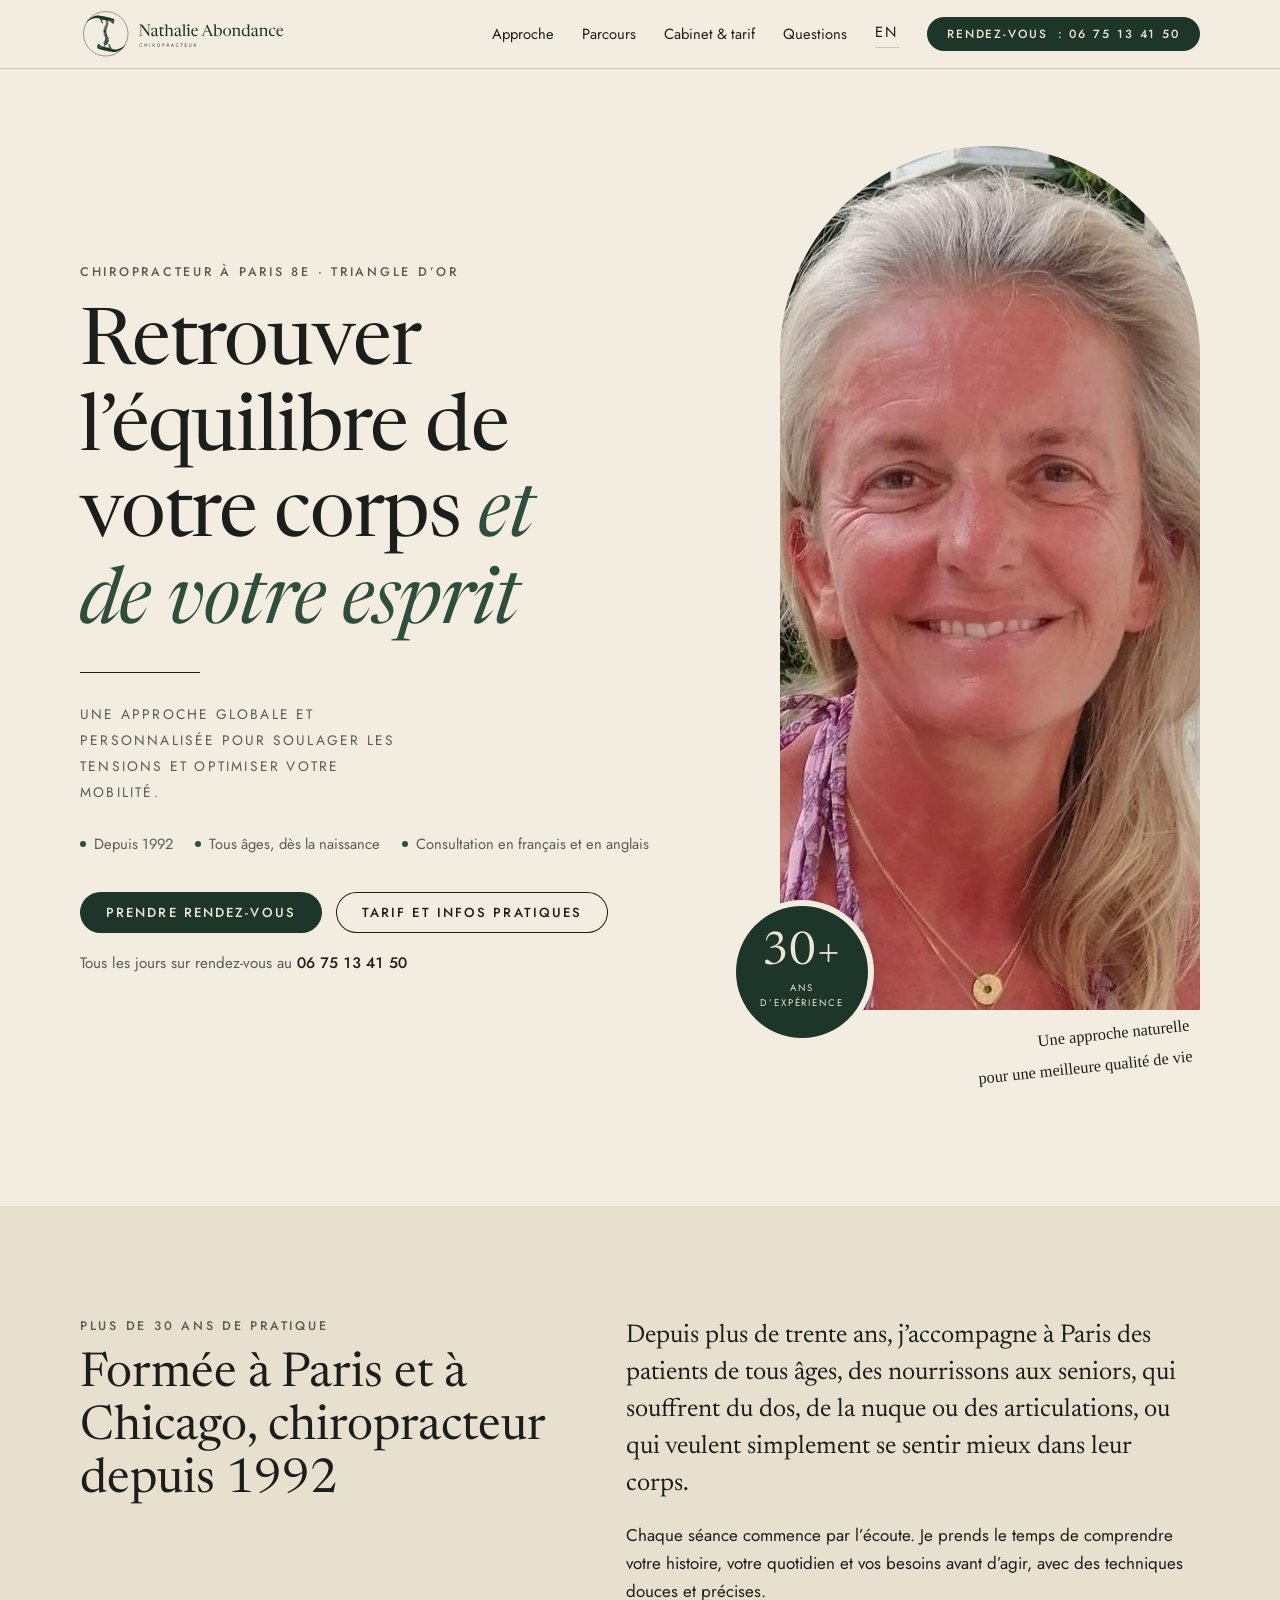
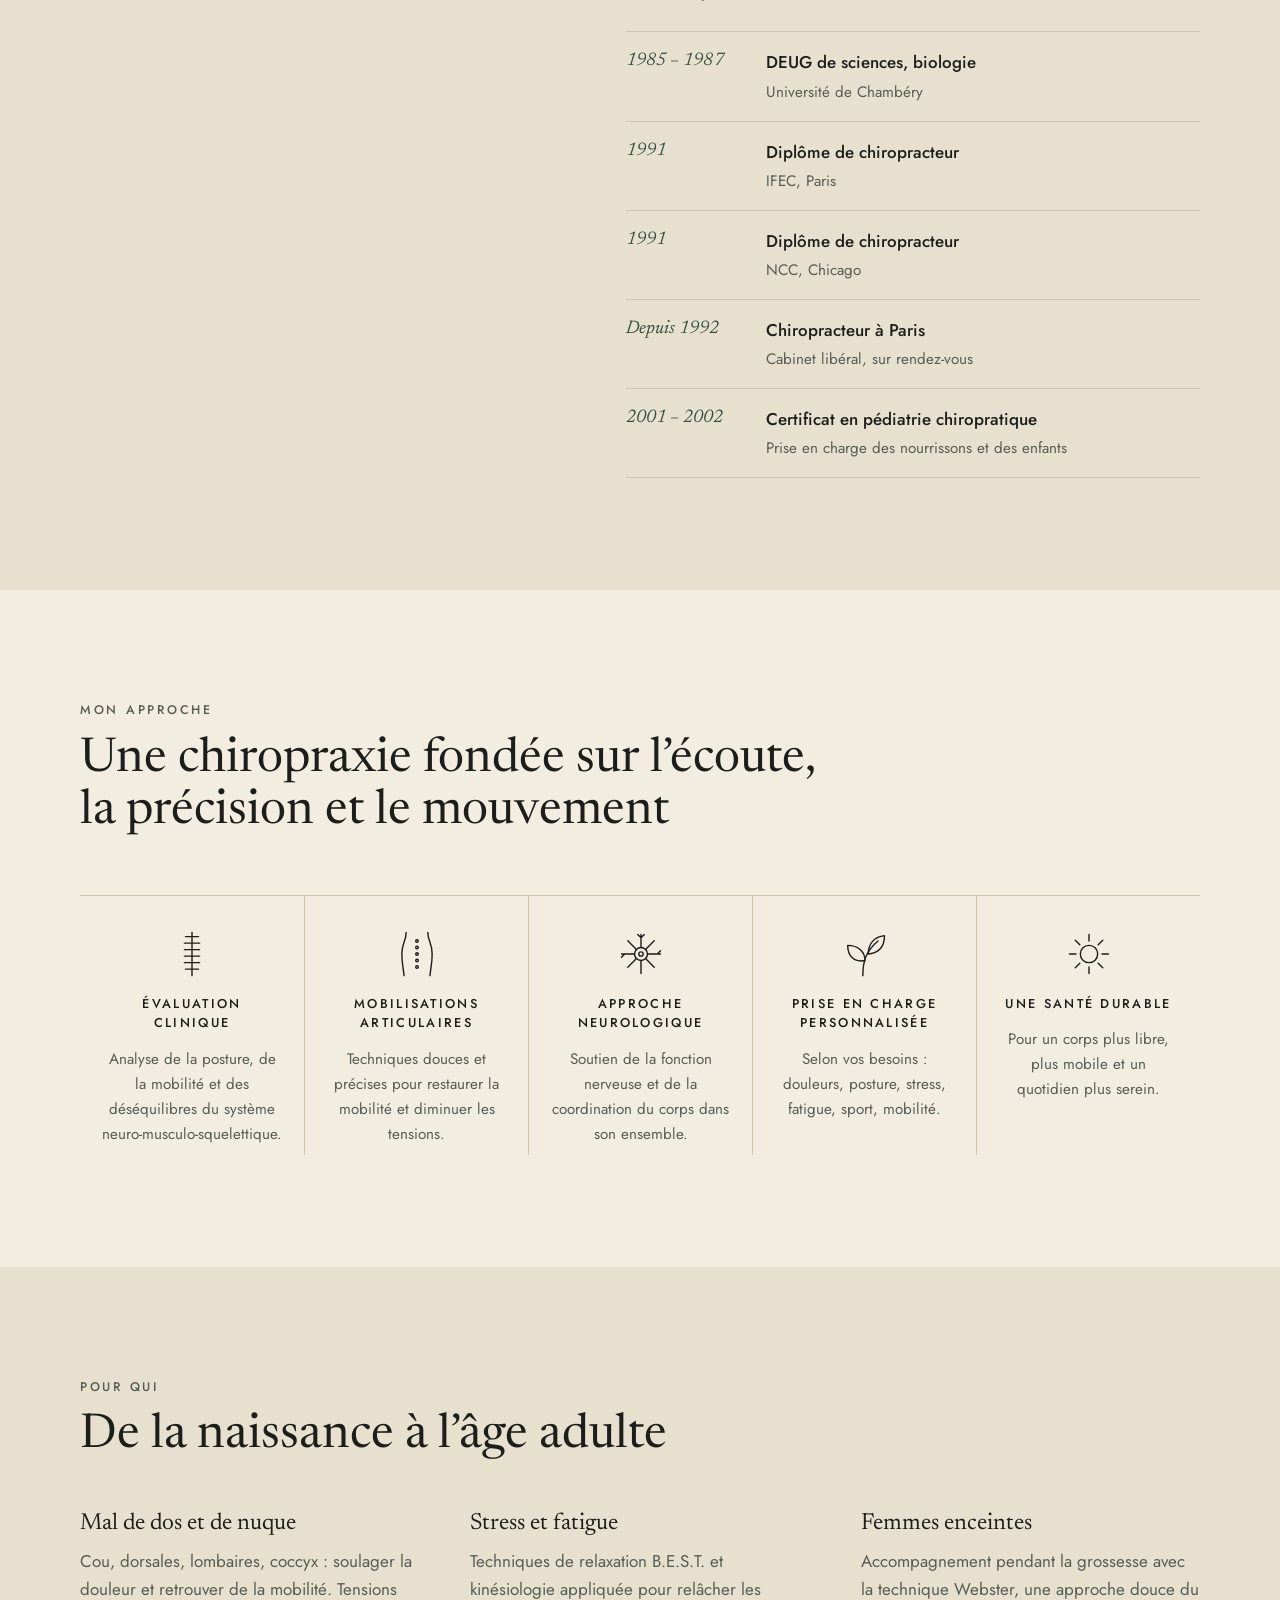
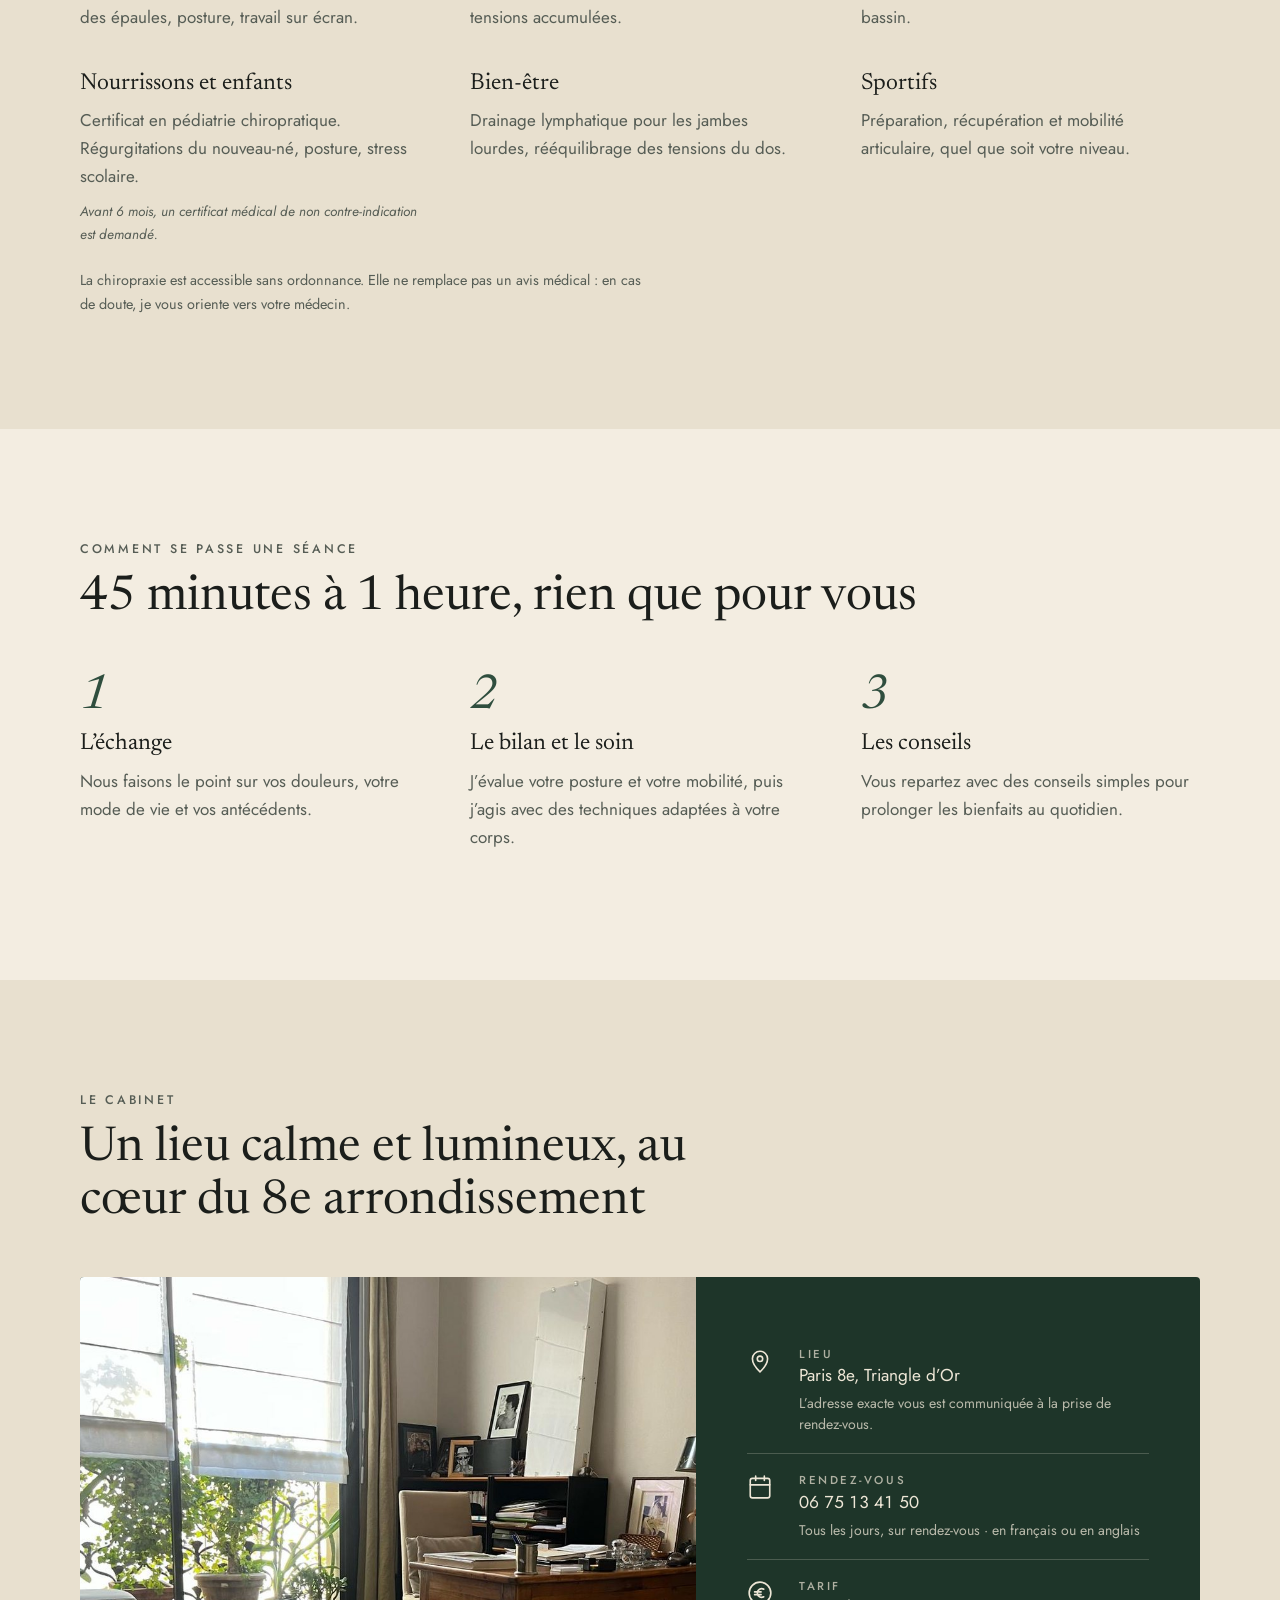
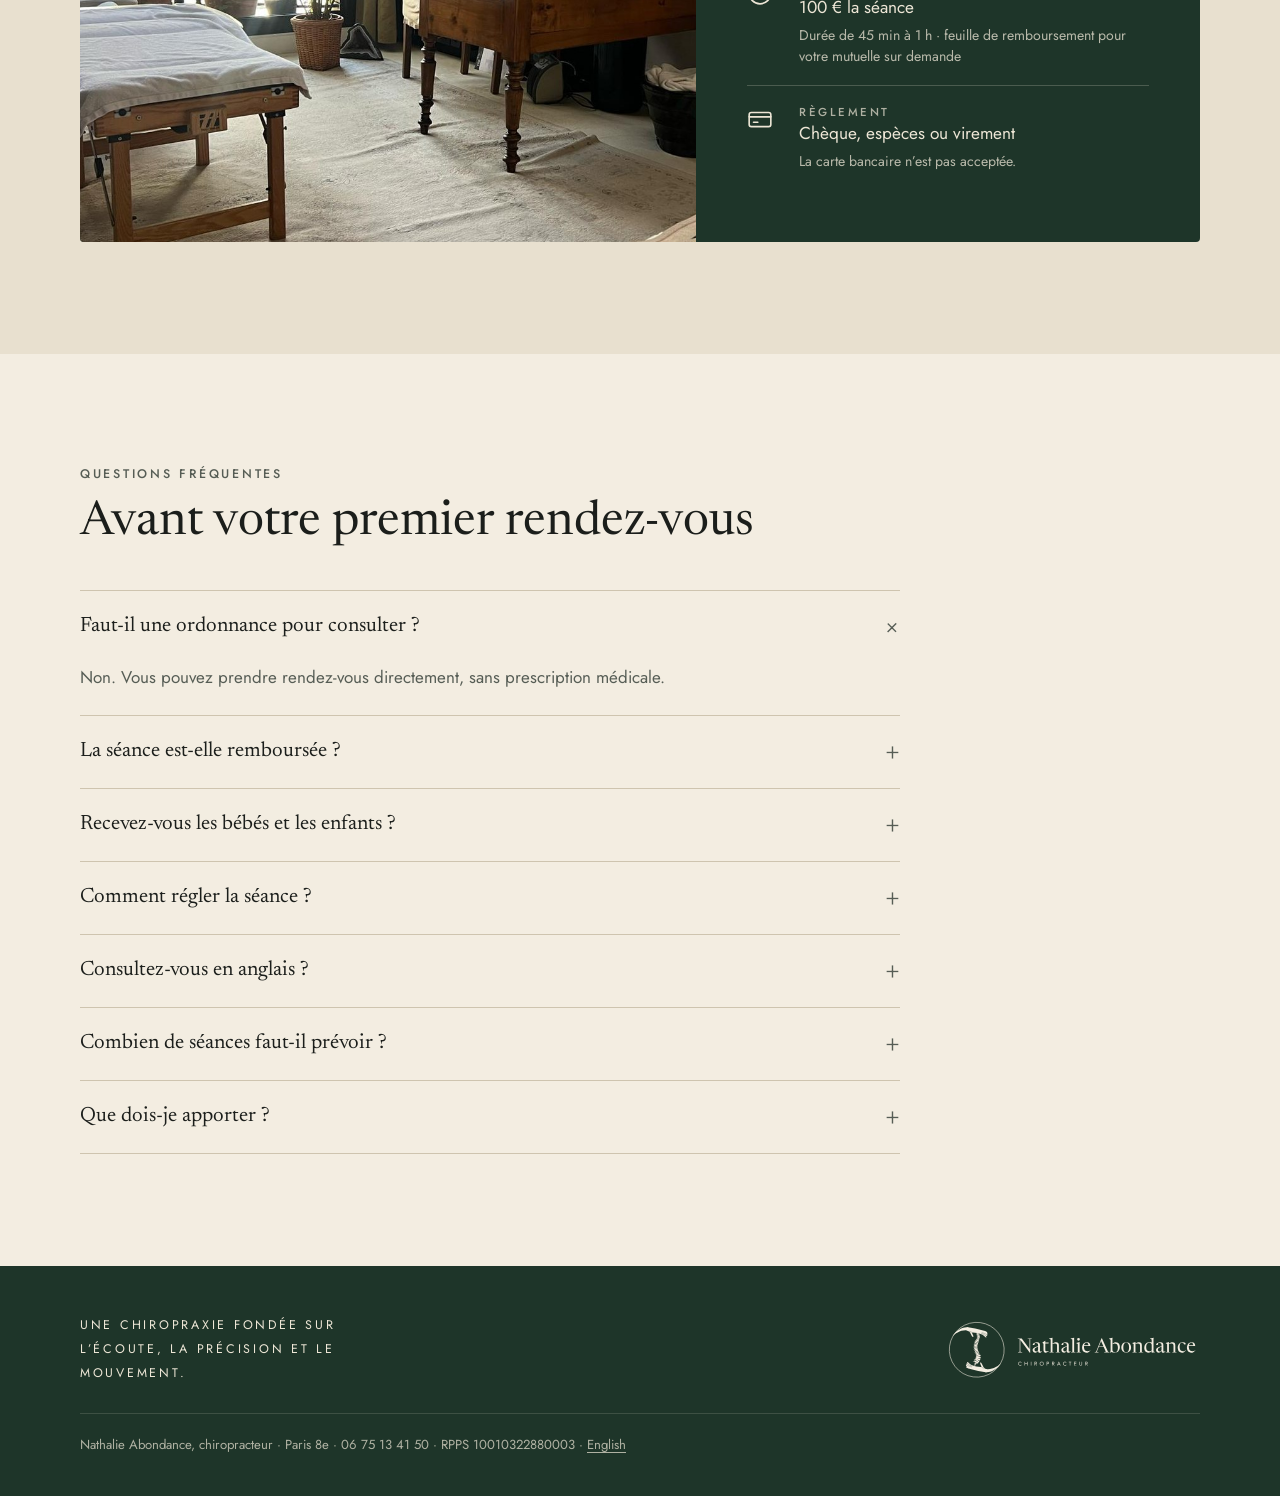
==== index.html @ 0d1b5d52 "Site vitrine de Nathalie Abondance, chiropracteur Version FR et EN, logo, favicon, données structuré" ====
<!doctype html>
<html lang="fr">
<head>
<meta charset="utf-8">
<meta name="viewport" content="width=device-width, initial-scale=1, viewport-fit=cover">
<title>Nathalie Abondance, chiropracteur à Paris 8e</title>
<meta name="description" content="Nathalie Abondance, chiropracteur à Paris 8e (Triangle d'Or) depuis 1992. Dos, nuque, stress, grossesse, nourrissons et enfants. Consultation en français et en anglais. 100 € la séance, sur rendez-vous tous les jours.">
<link rel="canonical" href="https://nabondance-chiro.fr/">
<link rel="alternate" hreflang="fr" href="https://nabondance-chiro.fr/">
<link rel="alternate" hreflang="en" href="https://nabondance-chiro.fr/en.html">
<link rel="alternate" hreflang="x-default" href="https://nabondance-chiro.fr/">
<meta property="og:type" content="website">
<meta property="og:locale" content="fr_FR">
<meta property="og:title" content="Nathalie Abondance, chiropracteur à Paris 8e">
<meta property="og:description" content="Plus de 30 ans d'expérience. Une approche globale et personnalisée, de la naissance à l'âge adulte. Consultation en français et en anglais. Paris 8e, Triangle d'Or.">
<meta property="og:image" content="https://nabondance-chiro.fr/images/portrait.jpg">
<meta name="theme-color" content="#F3EDE1">
<link rel="preconnect" href="https://fonts.googleapis.com">
<link rel="preconnect" href="https://fonts.gstatic.com" crossorigin>
<link rel="stylesheet" href="https://fonts.googleapis.com/css2?family=Newsreader:ital,opsz,wght@0,6..72,400;0,6..72,500;1,6..72,400&family=Jost:wght@400;500&family=Homemade+Apple&display=swap">
<link rel="icon" href="logo/favicon.svg" type="image/svg+xml">
<link rel="icon" href="logo/favicon-32.png" sizes="32x32" type="image/png">
<link rel="apple-touch-icon" href="logo/apple-touch-icon.png">
<link rel="stylesheet" href="styles.css">
<script type="application/ld+json">
{
  "@context": "https://schema.org",
  "@type": "MedicalBusiness",
  "name": "Nathalie Abondance, chiropracteur",
  "description": "Cabinet de chiropraxie à Paris 8e, Triangle d'Or. Depuis 1992. Adultes, femmes enceintes, nourrissons et enfants. Consultation en français et en anglais.",
  "url": "https://nabondance-chiro.fr/",
  "image": "https://nabondance-chiro.fr/images/portrait.jpg",
  "logo": "https://nabondance-chiro.fr/logo/logo.svg",
  "telephone": "+33675134150",
  "priceRange": "100 €",
  "currenciesAccepted": "EUR",
  "paymentAccepted": "Chèque, espèces, virement bancaire",
  "availableLanguage": ["fr", "en"],
  "address": {
    "@type": "PostalAddress",
    "postalCode": "75008",
    "addressLocality": "Paris",
    "addressRegion": "Île-de-France",
    "addressCountry": "FR"
  },
  "areaServed": "Paris",
  "founder": {
    "@type": "Person",
    "name": "Nathalie Abondance",
    "jobTitle": "Chiropracteur",
    "knowsLanguage": ["fr", "en"],
    "alumniOf": [
      {"@type": "EducationalOrganization", "name": "IFEC, Institut Franco-Européen de Chiropraxie, Paris"},
      {"@type": "EducationalOrganization", "name": "NCC, Chicago"}
    ]
  },
  "makesOffer": {
    "@type": "Offer",
    "name": "Séance de chiropraxie (45 min à 1 h)",
    "price": "100",
    "priceCurrency": "EUR"
  }
}
</script>
<script type="application/ld+json">
{
  "@context": "https://schema.org",
  "@type": "FAQPage",
  "mainEntity": [
    {"@type": "Question", "name": "Faut-il une ordonnance pour consulter un chiropracteur ?",
     "acceptedAnswer": {"@type": "Answer", "text": "Non. Vous pouvez prendre rendez-vous directement, sans prescription médicale."}},
    {"@type": "Question", "name": "La séance de chiropraxie est-elle remboursée ?",
     "acceptedAnswer": {"@type": "Answer", "text": "La chiropraxie n'est pas prise en charge par l'Assurance maladie, mais de nombreuses mutuelles remboursent tout ou partie des séances. Une feuille de remboursement vous est remise sur demande."}},
    {"@type": "Question", "name": "Combien coûte une séance et comment la régler ?",
     "acceptedAnswer": {"@type": "Answer", "text": "100 € la séance, d'une durée de 45 minutes à 1 heure. Règlement par chèque, en espèces ou par virement."}},
    {"@type": "Question", "name": "Recevez-vous les bébés et les enfants ?",
     "acceptedAnswer": {"@type": "Answer", "text": "Oui, je reçois les patients de tous âges et je suis titulaire d'un certificat en pédiatrie chiropratique. Pour un nourrisson de moins de 6 mois, la loi demande un certificat médical de non contre-indication."}},
    {"@type": "Question", "name": "Consultez-vous en anglais ?",
     "acceptedAnswer": {"@type": "Answer", "text": "Oui, les consultations se font en français ou en anglais."}}
  ]
}
</script>
</head>
<body>

<header class="entete">
  <div class="cadre">
    <a class="marque" href="#accueil"><img src="logo/logo.svg" alt="Nathalie Abondance, chiropracteur" width="622" height="156"></a>
    <nav class="nav" aria-label="Navigation principale">
      <a href="#approche">Approche</a>
      <a href="#parcours">Parcours</a>
      <a href="#cabinet">Cabinet &amp; tarif</a>
      <a href="#questions">Questions</a>
      <a class="langue" href="en.html" hreflang="en" lang="en">EN</a>
      <a class="bouton" href="tel:+33675134150">Rendez-vous<span> : 06 75 13 41 50</span></a>
    </nav>
  </div>
</header>

<main>
  <section class="bande accroche" id="accueil">
    <div class="cadre">
      <div>
        <p class="etiquette">Chiropracteur à Paris 8e · Triangle d’Or</p>
        <h1>Retrouver l’équilibre de votre corps <em>et de votre esprit</em></h1>
        <hr class="filet-court">
        <p class="sous-titre">Une approche globale et personnalisée pour soulager les tensions et optimiser votre mobilité.</p>
        <ul class="infos-cles">
          <li>Depuis 1992</li>
          <li>Tous âges, dès la naissance</li>
          <li>Consultation en français et en anglais</li>
        </ul>
        <div class="actions">
          <a class="bouton" href="tel:+33675134150">Prendre rendez-vous</a>
          <a class="bouton bouton--clair" href="#cabinet">Tarif et infos pratiques</a>
        </div>
        <p class="tel-visible">Tous les jours sur rendez-vous au <strong>06 75 13 41 50</strong></p>
      </div>
      <figure class="portrait" style="margin:0">
        <img src="images/portrait.jpg" alt="Portrait de Nathalie Abondance, chiropracteur à Paris" width="660" height="864">
        <div class="sceau" aria-label="Plus de 30 ans d'expérience"><b>30+</b><span>ans<br>d’expérience</span></div>
        <figcaption class="mot-main">Une approche naturelle<br>pour une meilleure qualité de vie</figcaption>
      </figure>
    </div>
  </section>

  <section class="bande bande--sable experience" id="parcours" aria-labelledby="titre-experience">
    <div class="cadre">
      <div>
        <p class="etiquette">Plus de 30 ans de pratique</p>
        <h2 class="titre-section" id="titre-experience">Formée à Paris et à Chicago, chiropracteur depuis 1992</h2>
      </div>
      <div class="texte">
        <p>Depuis plus de trente ans, j’accompagne à Paris des patients de tous âges, des nourrissons aux seniors, qui souffrent du dos, de la nuque ou des articulations, ou qui veulent simplement se sentir mieux dans leur corps.</p>
        <p>Chaque séance commence par l’écoute. Je prends le temps de comprendre votre histoire, votre quotidien et vos besoins avant d’agir, avec des techniques douces et précises.</p>
        <ol class="parcours">
          <li><time>1985 – 1987</time><div><b>DEUG de sciences, biologie</b><span>Université de Chambéry</span></div></li>
          <li><time>1991</time><div><b>Diplôme de chiropracteur</b><span>IFEC, Paris</span></div></li>
          <li><time>1991</time><div><b>Diplôme de chiropracteur</b><span>NCC, Chicago</span></div></li>
          <li><time>Depuis 1992</time><div><b>Chiropracteur à Paris</b><span>Cabinet libéral, sur rendez-vous</span></div></li>
          <li><time>2001 – 2002</time><div><b>Certificat en pédiatrie chiropratique</b><span>Prise en charge des nourrissons et des enfants</span></div></li>
        </ol>
      </div>
    </div>
  </section>

  <section class="bande" id="approche" aria-labelledby="titre-approche">
    <div class="cadre">
      <p class="etiquette">Mon approche</p>
      <h2 class="titre-section" id="titre-approche">Une chiropraxie fondée sur l’écoute, la précision et le mouvement</h2>
      <div class="piliers">
        <article class="pilier">
          <svg viewBox="0 0 48 48" aria-hidden="true"><path d="M24 4v40"/><path d="M18 8h12M17 14h14M17 20h14M17 26h14M17 32h14M18 38h12"/></svg>
          <h3>Évaluation clinique</h3>
          <p>Analyse de la posture, de la mobilité et des déséquilibres du système neuro-musculo-squelettique.</p>
        </article>
        <article class="pilier">
          <svg viewBox="0 0 48 48" aria-hidden="true"><path d="M14 4c0 8-4 10-4 20s2 16 2 20M34 4c0 8 4 10 4 20s-2 16-2 20"/><circle cx="24" cy="12" r="1.2"/><circle cx="24" cy="18" r="1.2"/><circle cx="24" cy="24" r="1.2"/><circle cx="24" cy="30" r="1.2"/><circle cx="24" cy="36" r="1.2"/></svg>
          <h3>Mobilisations articulaires</h3>
          <p>Techniques douces et précises pour restaurer la mobilité et diminuer les tensions.</p>
        </article>
        <article class="pilier">
          <svg viewBox="0 0 48 48" aria-hidden="true"><circle cx="24" cy="24" r="6"/><circle cx="24" cy="24" r="2"/><path d="M24 18V6M24 30v12M18 24H6M30 24h12M19.8 19.8l-8-8M28.2 28.2l8 8M28.2 19.8l8-8M19.8 28.2l-8 8M24 9l-3-3M24 9l3-3M9 24l-3 3M39 24l3-3"/></svg>
          <h3>Approche neurologique</h3>
          <p>Soutien de la fonction nerveuse et de la coordination du corps dans son ensemble.</p>
        </article>
        <article class="pilier">
          <svg viewBox="0 0 48 48" aria-hidden="true"><path d="M22 44c0-12 2-22 14-32"/><path d="M24 30c-10 2-16-4-16-14 10 0 16 6 16 14z"/><path d="M27 24c0-10 6-16 15-17 0 10-5 16-15 17z"/></svg>
          <h3>Prise en charge personnalisée</h3>
          <p>Selon vos besoins : douleurs, posture, stress, fatigue, sport, mobilité.</p>
        </article>
        <article class="pilier">
          <svg viewBox="0 0 48 48" aria-hidden="true"><circle cx="24" cy="24" r="8"/><path d="M24 6v6M24 36v6M6 24h6M36 24h6M11.3 11.3l4.2 4.2M32.5 32.5l4.2 4.2M36.7 11.3l-4.2 4.2M15.5 32.5l-4.2 4.2"/></svg>
          <h3>Une santé durable</h3>
          <p>Pour un corps plus libre, plus mobile et un quotidien plus serein.</p>
        </article>
      </div>
    </div>
  </section>

  <section class="bande bande--sable" id="pour-qui" aria-labelledby="titre-publics">
    <div class="cadre">
      <p class="etiquette">Pour qui</p>
      <h2 class="titre-section" id="titre-publics">De la naissance à l’âge adulte</h2>
      <div class="publics">
        <div class="public">
          <h3>Mal de dos et de nuque</h3>
          <p>Cou, dorsales, lombaires, coccyx : soulager la douleur et retrouver de la mobilité. Tensions des épaules, posture, travail sur écran.</p>
        </div>
        <div class="public">
          <h3>Stress et fatigue</h3>
          <p>Techniques de relaxation B.E.S.T. et kinésiologie appliquée pour relâcher les tensions accumulées.</p>
        </div>
        <div class="public">
          <h3>Femmes enceintes</h3>
          <p>Accompagnement pendant la grossesse avec la technique Webster, une approche douce du bassin.</p>
        </div>
        <div class="public">
          <h3>Nourrissons et enfants</h3>
          <p>Certificat en pédiatrie chiropratique. Régurgitations du nouveau-né, posture, stress scolaire.</p>
          <small>Avant 6 mois, un certificat médical de non contre-indication est demandé.</small>
        </div>
        <div class="public">
          <h3>Bien-être</h3>
          <p>Drainage lymphatique pour les jambes lourdes, rééquilibrage des tensions du dos.</p>
        </div>
        <div class="public">
          <h3>Sportifs</h3>
          <p>Préparation, récupération et mobilité articulaire, quel que soit votre niveau.</p>
        </div>
      </div>
      <p class="note">La chiropraxie est accessible sans ordonnance. Elle ne remplace pas un avis médical : en cas de doute, je vous oriente vers votre médecin.</p>
    </div>
  </section>

  <section class="bande" id="seance" aria-labelledby="titre-seance">
    <div class="cadre">
      <p class="etiquette">Comment se passe une séance</p>
      <h2 class="titre-section" id="titre-seance">45 minutes à 1 heure, rien que pour vous</h2>
      <ol class="etapes">
        <li><h3>L’échange</h3><p>Nous faisons le point sur vos douleurs, votre mode de vie et vos antécédents.</p></li>
        <li><h3>Le bilan et le soin</h3><p>J’évalue votre posture et votre mobilité, puis j’agis avec des techniques adaptées à votre corps.</p></li>
        <li><h3>Les conseils</h3><p>Vous repartez avec des conseils simples pour prolonger les bienfaits au quotidien.</p></li>
      </ol>
    </div>
  </section>

  <section class="bande bande--sable" id="cabinet" aria-labelledby="titre-cabinet">
    <div class="cadre">
      <p class="etiquette">Le cabinet</p>
      <h2 class="titre-section" id="titre-cabinet">Un lieu calme et lumineux, au cœur du 8e arrondissement</h2>
      <div class="contact">
        <img src="images/cabinet.jpg" alt="Le cabinet de Nathalie Abondance : table de soin, bureau ancien et grandes fenêtres sur la verdure" width="1200" height="900" loading="lazy">
        <div class="fiches">
          <div class="fiche">
            <svg viewBox="0 0 24 24" aria-hidden="true"><path d="M12 22s7-6.5 7-12a7 7 0 0 0-14 0c0 5.5 7 12 7 12z"/><circle cx="12" cy="10" r="2.5"/></svg>
            <div><p class="etiquette">Lieu</p><p>Paris 8e, Triangle d’Or<small>L’adresse exacte vous est communiquée à la prise de rendez-vous.</small></p></div>
          </div>
          <div class="fiche">
            <svg viewBox="0 0 24 24" aria-hidden="true"><rect x="3" y="4" width="18" height="18" rx="2"/><path d="M16 2v4M8 2v4M3 10h18"/></svg>
            <div><p class="etiquette">Rendez-vous</p><p><a href="tel:+33675134150">06 75 13 41 50</a><small>Tous les jours, sur rendez-vous · en français ou en anglais</small></p></div>
          </div>
          <div class="fiche">
            <svg viewBox="0 0 24 24" aria-hidden="true"><circle cx="12" cy="12" r="10"/><path d="M15.5 8.5a4 4 0 1 0 0 7M7 11h6M7 13.5h6"/></svg>
            <div><p class="etiquette">Tarif</p><p>100 € la séance<small>Durée de 45 min à 1 h · feuille de remboursement pour votre mutuelle sur demande</small></p></div>
          </div>
          <div class="fiche">
            <svg viewBox="0 0 24 24" aria-hidden="true"><rect x="2" y="6" width="20" height="13" rx="2"/><path d="M2 10h20M6 15h4"/></svg>
            <div><p class="etiquette">Règlement</p><p>Chèque, espèces ou virement<small>La carte bancaire n’est pas acceptée.</small></p></div>
          </div>
        </div>
      </div>
    </div>
  </section>

  <section class="bande" id="questions" aria-labelledby="titre-questions">
    <div class="cadre">
      <p class="etiquette">Questions fréquentes</p>
      <h2 class="titre-section" id="titre-questions">Avant votre premier rendez-vous</h2>
      <div class="faq">
        <details open>
          <summary>Faut-il une ordonnance pour consulter ?</summary>
          <p>Non. Vous pouvez prendre rendez-vous directement, sans prescription médicale.</p>
        </details>
        <details>
          <summary>La séance est-elle remboursée ?</summary>
          <p>La chiropraxie n’est pas prise en charge par l’Assurance maladie, mais de nombreuses mutuelles remboursent tout ou partie des séances. Une feuille de remboursement vous est remise sur demande.</p>
        </details>
        <details>
          <summary>Recevez-vous les bébés et les enfants ?</summary>
          <p>Oui, je reçois les patients de tous âges et je suis titulaire d’un certificat en pédiatrie chiropratique. Pour un nourrisson de moins de 6 mois, la loi demande un certificat médical de non contre-indication.</p>
        </details>
        <details>
          <summary>Comment régler la séance ?</summary>
          <p>Par chèque, en espèces ou par virement. La carte bancaire n’est pas acceptée.</p>
        </details>
        <details>
          <summary>Consultez-vous en anglais ?</summary>
          <p>Oui, les consultations se font en français ou en anglais. <span lang="en">Consultations are available in English.</span></p>
        </details>
        <details>
          <summary>Combien de séances faut-il prévoir ?</summary>
          <p>Cela dépend de votre situation. Nous en parlons ensemble dès le premier rendez-vous, après le bilan.</p>
        </details>
        <details>
          <summary>Que dois-je apporter ?</summary>
          <p>Vos éventuels examens récents (radiographies, IRM, comptes rendus) et une tenue dans laquelle vous êtes à l’aise.</p>
        </details>
      </div>
    </div>
  </section>
</main>

<footer class="pied">
  <div class="cadre">
    <p class="devise">Une chiropraxie fondée sur l’écoute, la précision et le mouvement.</p>
    <img class="logo-pied" src="logo/logo-creme.svg" alt="" width="622" height="156" loading="lazy">
    <p class="legal">Nathalie Abondance, chiropracteur · Paris 8e · 06 75 13 41 50 · RPPS 10010322880003 · <a href="en.html" hreflang="en" lang="en">English</a></p>
  </div>
</footer>

</body>
</html>
---- styles.css ----
/* Mise en page : bandeaux pleine largeur alternant crème et sable, colonne de texte à gauche, un seul aplat vert sapin pour le contact */
:root {
  --creme: #F3EDE1;
  --sable: #E8E0CF;
  --sapin: #1E3529;
  --sapin-clair: #2F4E3E;
  --encre: #1B1E1B;
  --gris: #565D55;
  --filet: #CEC4AF;
  --sur-sapin: #EDE6D6;
  --display: "Newsreader", "Iowan Old Style", "Palatino Linotype", Georgia, serif;
  --texte: "Jost", "Avenir Next", "Segoe UI", system-ui, sans-serif;
  --main: "Homemade Apple", "Snell Roundhand", "Segoe Script", cursive;
  --gouttiere-g: max(20px, env(safe-area-inset-left, 0px));
  --gouttiere-d: max(20px, env(safe-area-inset-right, 0px));
  color-scheme: light;
}
* { box-sizing: border-box; }
html { scroll-behavior: smooth; scroll-padding-top: 80px; }
@media (prefers-reduced-motion: reduce) { html { scroll-behavior: auto; } }
body {
  margin: 0;
  background: var(--creme);
  color: var(--encre);
  font: 400 17px/1.65 var(--texte);
  -webkit-font-smoothing: antialiased;
  overflow-x: clip;
}
img { max-width: 100%; display: block; }
a { color: inherit; }
a:focus-visible, button:focus-visible { outline: 2px solid var(--sapin-clair); outline-offset: 3px; border-radius: 2px; }
h1, h2, h3 { font-family: var(--display); font-weight: 400; line-height: 1.1; text-wrap: balance; margin: 0; }
p { margin: 0; }

.bande { padding-block: clamp(56px, 9vw, 112px); padding-left: var(--gouttiere-g); padding-right: var(--gouttiere-d); }
.bande--sable { background: var(--sable); }
.cadre { max-width: 1120px; margin-inline: auto; }

.etiquette {
  font: 500 0.78rem/1.4 var(--texte);
  letter-spacing: 0.22em;
  text-transform: uppercase;
  color: var(--gris);
}
.titre-section { font-size: clamp(2rem, 4.2vw, 3rem); margin-top: 14px; }
.chapo { color: var(--gris); max-width: 58ch; margin-top: 18px; }

.bouton {
  display: inline-flex; align-items: center; gap: 10px;
  padding: 14px 26px;
  background: var(--sapin); color: var(--sur-sapin);
  text-decoration: none; font: 500 0.82rem/1 var(--texte);
  letter-spacing: 0.16em; text-transform: uppercase;
  border-radius: 999px;
  transition: background .2s;
}
.bouton:hover { background: var(--sapin-clair); }
.bouton--clair { background: transparent; color: var(--encre); box-shadow: inset 0 0 0 1px var(--encre); }
.bouton--clair:hover { background: var(--sable); }

/* En-tête */
body::before { content: ""; position: fixed; inset: 0 0 auto; height: env(safe-area-inset-top, 0px); z-index: 10; background: var(--creme); }
.entete {
  position: sticky; top: env(safe-area-inset-top, 0px); z-index: 5;
  background: color-mix(in srgb, var(--creme) 94%, transparent);
  backdrop-filter: blur(6px);
  border-bottom: 1px solid var(--filet);
  padding-left: var(--gouttiere-g); padding-right: var(--gouttiere-d);
}
.entete .cadre { display: flex; align-items: center; justify-content: space-between; gap: 24px; min-height: 68px; }
.marque { text-decoration: none; display: grid; line-height: 1.1; }
.marque b { font: 500 1.3rem/1.1 var(--display); }
.marque span { font-size: 0.66rem; letter-spacing: 0.3em; text-transform: uppercase; color: var(--gris); }
.nav { display: flex; gap: 28px; align-items: center; }
.nav a { text-decoration: none; font-size: 0.92rem; }
.nav a:not(.bouton):hover { text-decoration: underline; text-underline-offset: 5px; }
.nav .bouton { padding: 11px 20px; font-size: 0.74rem; }
@media (max-width: 860px) { .nav a:not(.bouton) { display: none; } }
@media (max-width: 420px) { .nav .bouton span { display: none; } }

/* Accroche */
.accroche { padding-top: clamp(40px, 6vw, 80px); }
.accroche .cadre { display: grid; grid-template-columns: minmax(0, 1.15fr) minmax(0, 0.85fr); gap: clamp(32px, 6vw, 88px); align-items: center; }
.accroche h1 { font-size: clamp(2.6rem, 6.4vw, 4.9rem); letter-spacing: -0.015em; margin-top: 22px; }
.accroche h1 em { font-style: italic; color: var(--sapin-clair); }
.filet-court { width: 120px; height: 1px; background: var(--encre); border: 0; margin: 24px 0 0; }
.accroche .sous-titre { margin-top: 28px; max-width: 42ch; font-size: 0.86rem; letter-spacing: 0.16em; text-transform: uppercase; color: var(--gris); line-height: 1.9; }
.actions { display: flex; flex-wrap: wrap; gap: 14px; margin-top: 36px; }
.tel-visible { margin-top: 18px; color: var(--gris); font-size: 0.95rem; }
.tel-visible strong { color: var(--encre); font-weight: 500; font-variant-numeric: tabular-nums; }

.portrait { position: relative; justify-self: end; width: min(100%, 420px); }
.portrait img {
  width: 100%; aspect-ratio: 3 / 4; object-position: 50% 20%; object-fit: cover;
  border-radius: 999px 999px 4px 4px;
}
.sceau {
  position: absolute; left: -44px; bottom: 56px;
  width: 132px; height: 132px; border-radius: 50%;
  background: var(--sapin); color: var(--sur-sapin);
  display: grid; place-content: center; text-align: center;
  box-shadow: 0 0 0 6px var(--creme);
}
.sceau b { font: 400 2.9rem/0.9 var(--display); }
.sceau span { font-size: 0.6rem; letter-spacing: 0.2em; text-transform: uppercase; margin-top: 6px; line-height: 1.5; }
.mot-main {
  font: 400 1.02rem/1.9 var(--main); color: var(--encre);
  transform: rotate(-6deg); text-align: right;
  margin: 22px 8px 0 0;
}
@media (max-width: 780px) {
  .accroche .cadre { grid-template-columns: 1fr; }
  .portrait { justify-self: center; width: min(78%, 340px); }
  .sceau { left: -10px; bottom: 96px; width: 104px; height: 104px; }
  .mot-main { font-size: 0.9rem; margin-top: 18px; text-align: center; }
  .sceau b { font-size: 2.3rem; }
}

/* Expérience */
.experience .cadre { display: grid; grid-template-columns: minmax(0, 0.9fr) minmax(0, 1.1fr); gap: clamp(32px, 6vw, 96px); }
.experience .texte { display: grid; gap: 18px; max-width: 60ch; }
.experience .texte p:first-child { font: 400 clamp(1.3rem, 2.2vw, 1.6rem)/1.45 var(--display); }
@media (max-width: 780px) { .experience .cadre { grid-template-columns: 1fr; } }

/* Piliers */
.piliers { display: grid; grid-template-columns: repeat(5, minmax(0, 1fr)); margin-top: 56px; border-top: 1px solid var(--filet); }
.pilier { padding: 32px 22px 8px; text-align: center; display: grid; justify-items: center; align-content: start; gap: 14px; }
.pilier + .pilier { border-left: 1px solid var(--filet); }
.pilier svg { width: 52px; height: 52px; stroke: var(--encre); fill: none; stroke-width: 1.3; stroke-linecap: round; stroke-linejoin: round; }
.pilier h3 { font: 500 0.8rem/1.5 var(--texte); letter-spacing: 0.18em; text-transform: uppercase; }
.pilier p { font-size: 0.95rem; color: var(--gris); }
@media (max-width: 960px) {
  .piliers { grid-template-columns: repeat(2, minmax(0, 1fr)); border-top: 0; }
  .pilier { border-top: 1px solid var(--filet); text-align: left; justify-items: start; padding: 28px 0 8px; }
  .pilier + .pilier { border-left: 0; }
  .piliers { column-gap: 32px; }
  .pilier:last-child { grid-column: 1 / -1; }
}
@media (max-width: 560px) { .piliers { grid-template-columns: 1fr; } }

/* Motifs */
.motifs { display: flex; flex-wrap: wrap; gap: 10px; margin-top: 32px; padding: 0; list-style: none; }
.motifs li { padding: 9px 18px; border: 1px solid var(--filet); border-radius: 999px; font-size: 0.95rem; background: var(--creme); }
.note { margin-top: 24px; font-size: 0.9rem; color: var(--gris); max-width: 64ch; }

/* Séance */
.etapes { display: grid; grid-template-columns: repeat(3, minmax(0, 1fr)); gap: clamp(24px, 4vw, 56px); margin-top: 48px; padding: 0; list-style: none; counter-reset: etape; }
.etapes li { counter-increment: etape; display: grid; gap: 10px; align-content: start; }
.etapes li::before { content: counter(etape); font: italic 400 3rem/1 var(--display); color: var(--sapin-clair); }
.etapes h3 { font-size: 1.45rem; }
.etapes p { color: var(--gris); }
@media (max-width: 780px) { .etapes { grid-template-columns: 1fr; } }

/* Cabinet et contact */
.contact { display: grid; grid-template-columns: minmax(0, 1.1fr) minmax(0, 0.9fr); margin-top: 48px; background: var(--sapin); color: var(--sur-sapin); border-radius: 4px; overflow: hidden; }
.contact img { width: 100%; height: 100%; object-fit: cover; min-height: 320px; }
.fiches { display: grid; align-content: center; padding: clamp(28px, 4vw, 52px); }
.fiche { display: grid; grid-template-columns: 36px minmax(0, 1fr); gap: 16px; padding-block: 18px; }
.fiche + .fiche { border-top: 1px solid color-mix(in srgb, var(--sur-sapin) 22%, transparent); }
.fiche svg { width: 26px; height: 26px; stroke: var(--sur-sapin); fill: none; stroke-width: 1.5; stroke-linecap: round; stroke-linejoin: round; margin-top: 2px; }
.fiche .etiquette { color: color-mix(in srgb, var(--sur-sapin) 70%, transparent); font-size: 0.72rem; }
.fiche p { font-size: 1.08rem; line-height: 1.5; }
.fiche a { text-decoration: none; font-variant-numeric: tabular-nums; }
.fiche a:hover { text-decoration: underline; text-underline-offset: 4px; }
.fiche small { display: block; font-size: 0.88rem; opacity: 0.75; margin-top: 4px; }
@media (max-width: 860px) { .contact { grid-template-columns: 1fr; } .contact img { min-height: 0; aspect-ratio: 3 / 2; } }

/* FAQ */
.faq { margin-top: 40px; border-top: 1px solid var(--filet); max-width: 820px; }
.faq details { border-bottom: 1px solid var(--filet); }
.faq summary { cursor: pointer; list-style: none; display: flex; justify-content: space-between; gap: 20px; padding-block: 22px; font: 400 1.3rem/1.35 var(--display); }
.faq summary::-webkit-details-marker { display: none; }
.faq summary::after { content: "+"; font: 300 1.6rem/1 var(--texte); color: var(--gris); transition: transform .2s; }
.faq details[open] summary::after { transform: rotate(45deg); }
.faq details p { padding-bottom: 24px; color: var(--gris); max-width: 64ch; }

/* Pied de page */
.pied { background: var(--sapin); color: var(--sur-sapin); padding-block: 48px calc(40px + env(safe-area-inset-bottom, 0px)); padding-left: var(--gouttiere-g); padding-right: var(--gouttiere-d); }
.pied .cadre { display: flex; flex-wrap: wrap; align-items: center; justify-content: space-between; gap: 28px; }
.pied .devise { font-size: 0.78rem; letter-spacing: 0.22em; text-transform: uppercase; max-width: 46ch; line-height: 1.9; }
.pied .signature { font: 400 1.25rem/1.6 var(--main); transform: rotate(-5deg); }
.pied .legal { flex-basis: 100%; font-size: 0.82rem; opacity: 0.7; border-top: 1px solid color-mix(in srgb, var(--sur-sapin) 22%, transparent); padding-top: 20px; }

/* Langue */
.langue { font-size: 0.78rem; letter-spacing: 0.16em; text-decoration: none; border-bottom: 1px solid var(--filet); padding-bottom: 2px; }
.nav .langue { display: inline; }
.infos-cles { display: flex; flex-wrap: wrap; gap: 8px 22px; margin-top: 26px; padding: 0; list-style: none; font-size: 0.92rem; color: var(--gris); }
.infos-cles li { display: flex; align-items: center; gap: 8px; }
.infos-cles li::before { content: ""; width: 6px; height: 6px; border-radius: 50%; background: var(--sapin-clair); }

/* Parcours */
.parcours { list-style: none; padding: 0; margin: 8px 0 0; display: grid; gap: 0; border-top: 1px solid var(--filet); }
.parcours li { display: grid; grid-template-columns: 7.5rem minmax(0, 1fr); gap: 20px; padding-block: 16px; border-bottom: 1px solid var(--filet); }
.parcours time { font: italic 400 1.15rem/1.4 var(--display); color: var(--sapin-clair); font-variant-numeric: tabular-nums; }
.parcours b { font-weight: 500; display: block; }
.parcours span { color: var(--gris); font-size: 0.95rem; }
@media (max-width: 480px) { .parcours li { grid-template-columns: 1fr; gap: 2px; } }

/* Publics */
.publics { display: grid; grid-template-columns: repeat(3, minmax(0, 1fr)); gap: 40px clamp(24px, 4vw, 56px); margin-top: 48px; }
.public h3 { font-size: 1.45rem; }
.public p { color: var(--gris); margin-top: 10px; }
.public small { display: block; margin-top: 10px; font-size: 0.85rem; color: var(--gris); font-style: italic; }
@media (max-width: 860px) { .publics { grid-template-columns: repeat(2, minmax(0, 1fr)); } }
@media (max-width: 560px) { .publics { grid-template-columns: 1fr; } }

/* Page légale */
.legal-page { max-width: 760px; }
.legal-page h1 { font-size: clamp(2.2rem, 5vw, 3.2rem); margin-top: 14px; }
.legal-page h2 { font-size: 1.5rem; margin-top: 44px; margin-bottom: 12px; }
.legal-page p, .legal-page li { color: var(--gris); }
.legal-page dl { display: grid; grid-template-columns: 12rem minmax(0, 1fr); gap: 8px 20px; margin: 0; }
.legal-page dt { font-weight: 500; color: var(--encre); }
.legal-page dd { margin: 0; color: var(--gris); font-variant-numeric: tabular-nums; }
.a-completer { background: #F6E3B4; color: var(--encre); padding: 0 6px; border-radius: 3px; }
@media (max-width: 560px) { .legal-page dl { grid-template-columns: 1fr; gap: 2px; } .legal-page dd { margin-bottom: 10px; } }
.pied .legal a { text-underline-offset: 3px; }

/* Logo */
.marque img { height: 52px; width: auto; display: block; }
.logo-pied { height: 64px; width: auto; }
@media (max-width: 560px) { .marque img { height: 42px; } .entete .cadre { gap: 12px; } }
@media (max-width: 420px) { .marque img { height: 36px; } }
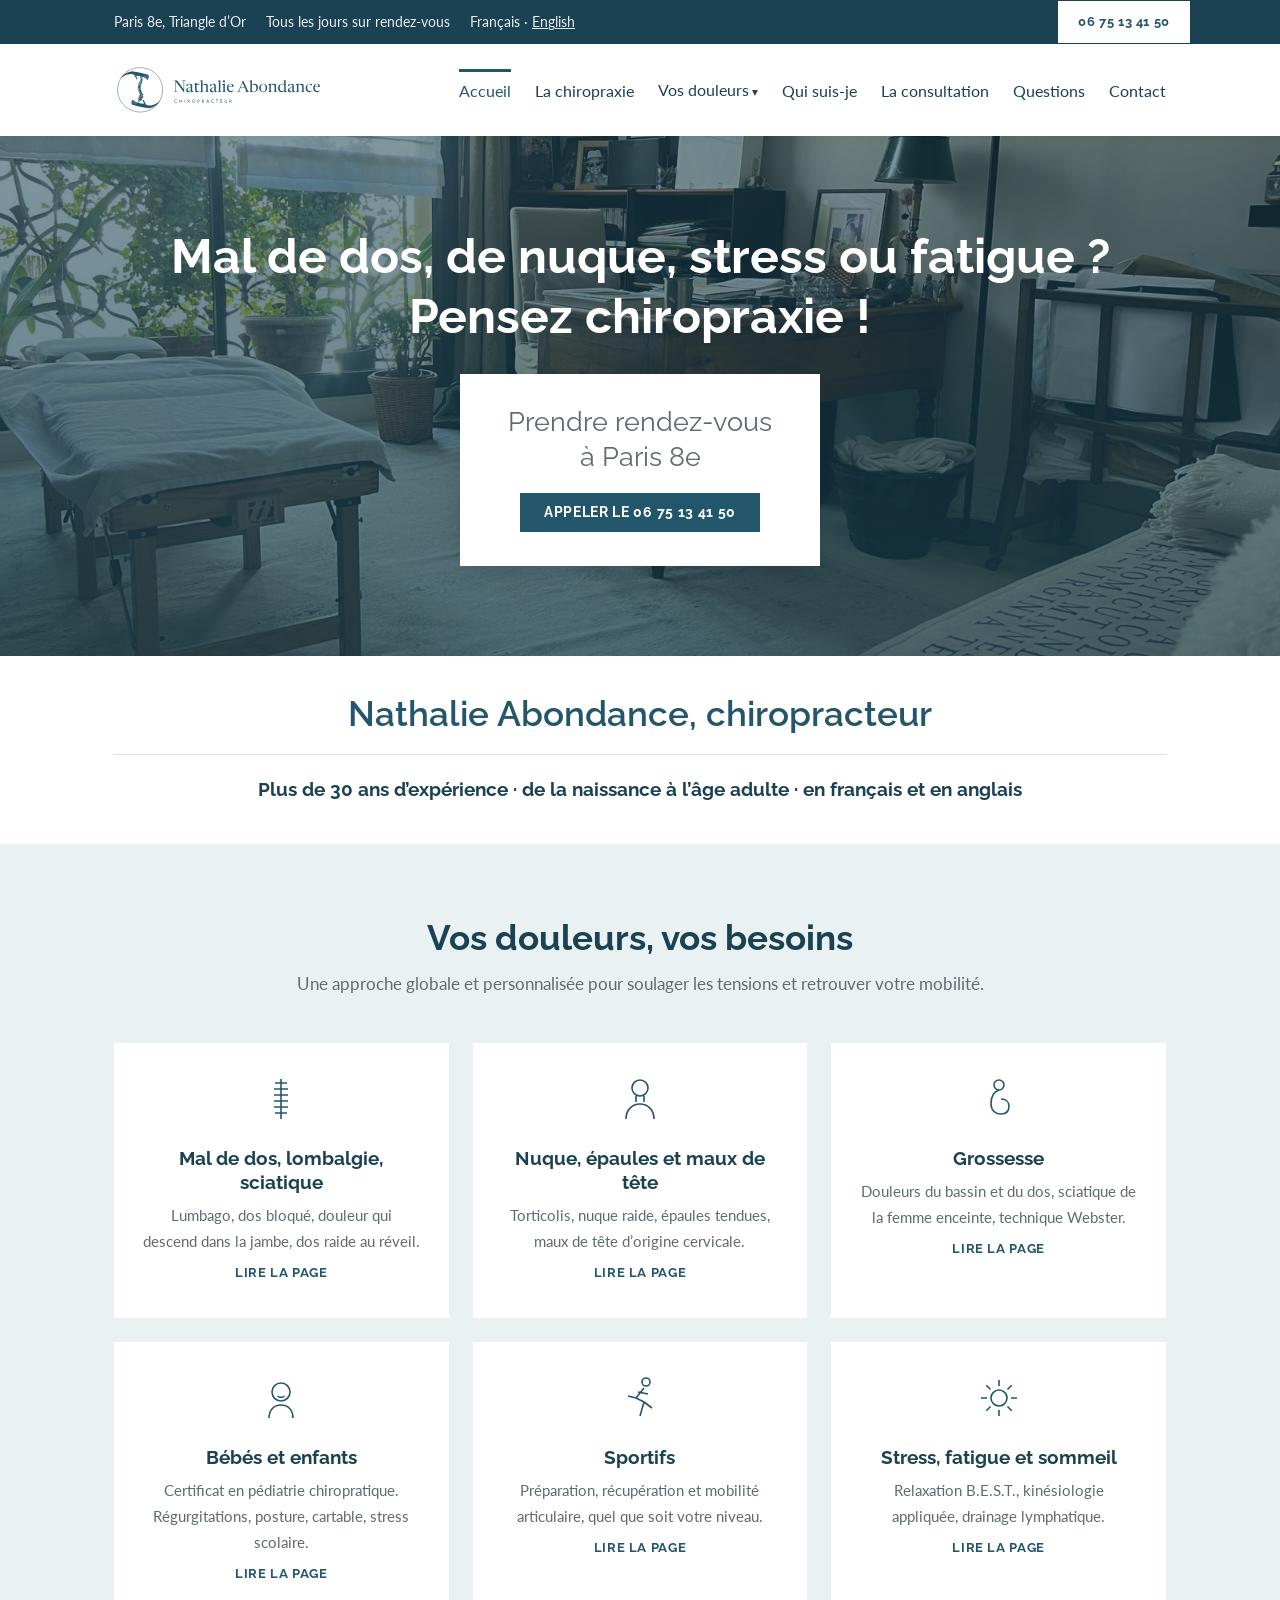
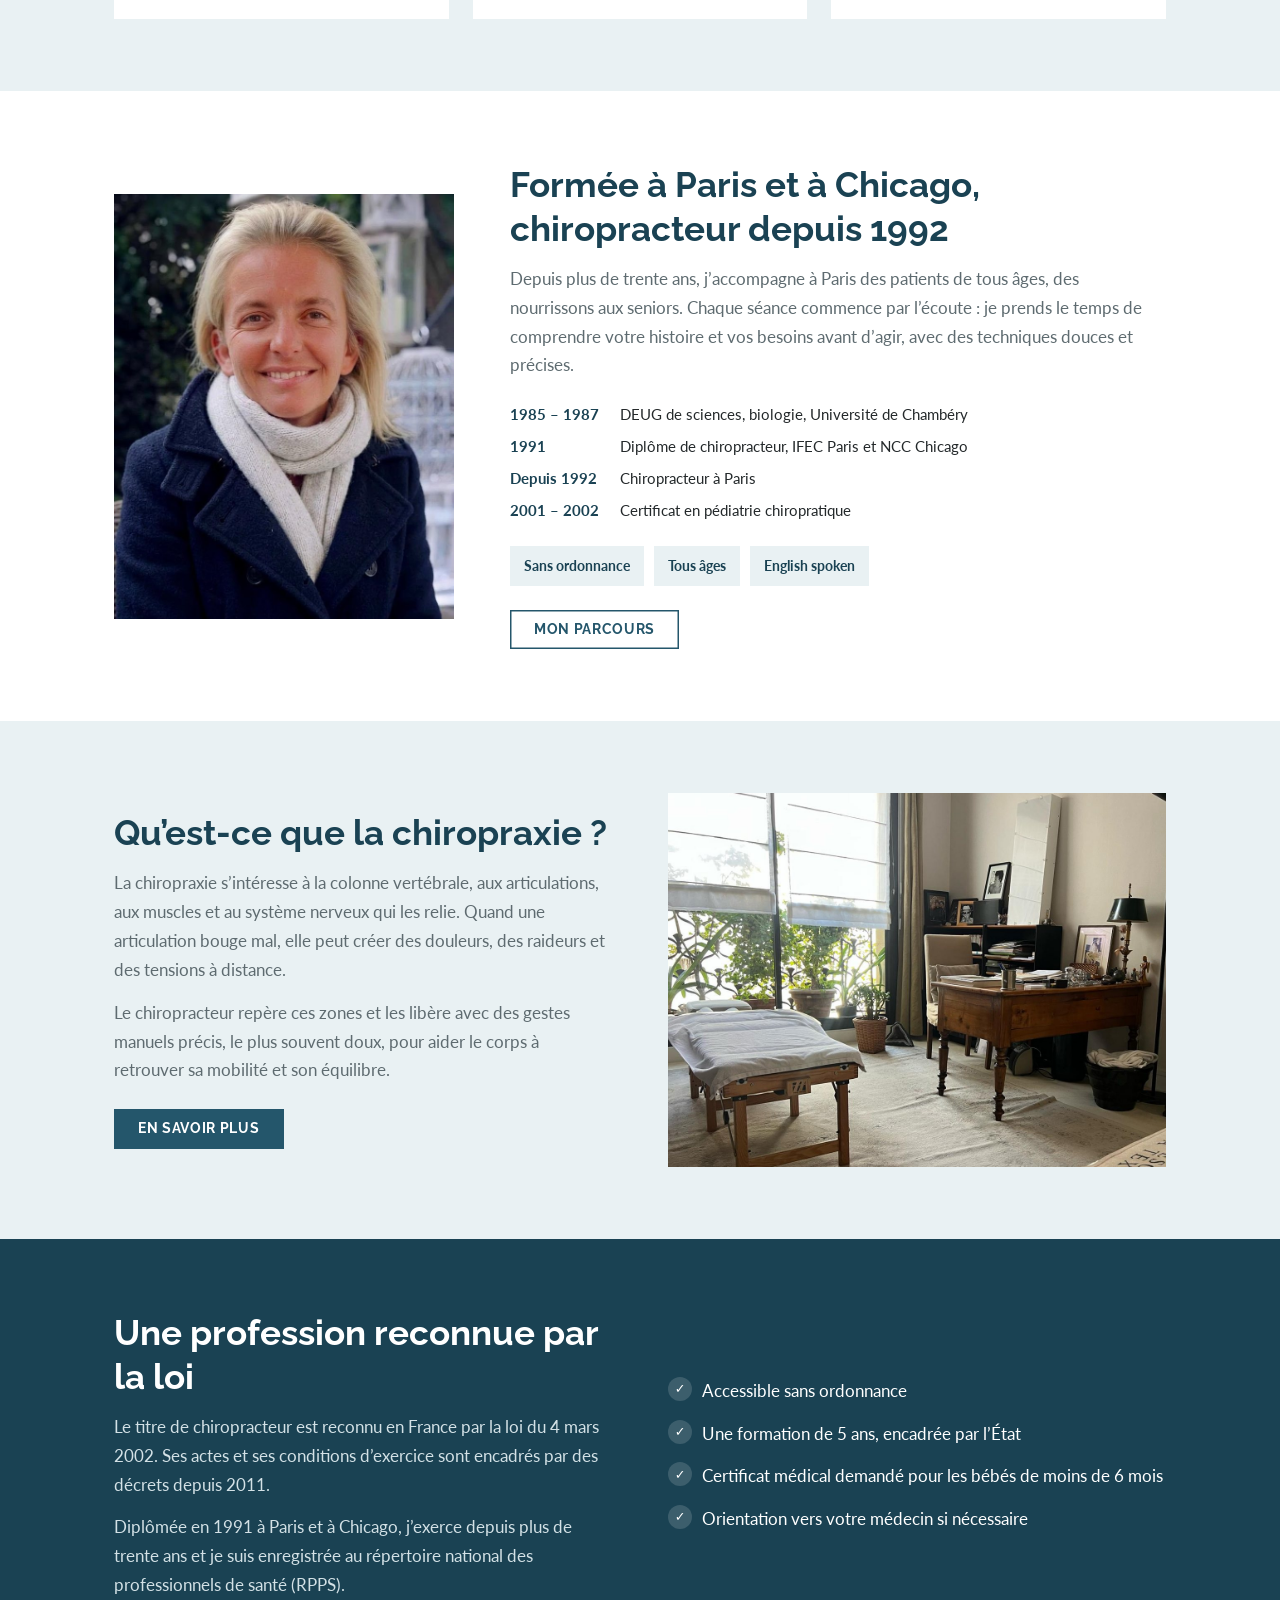
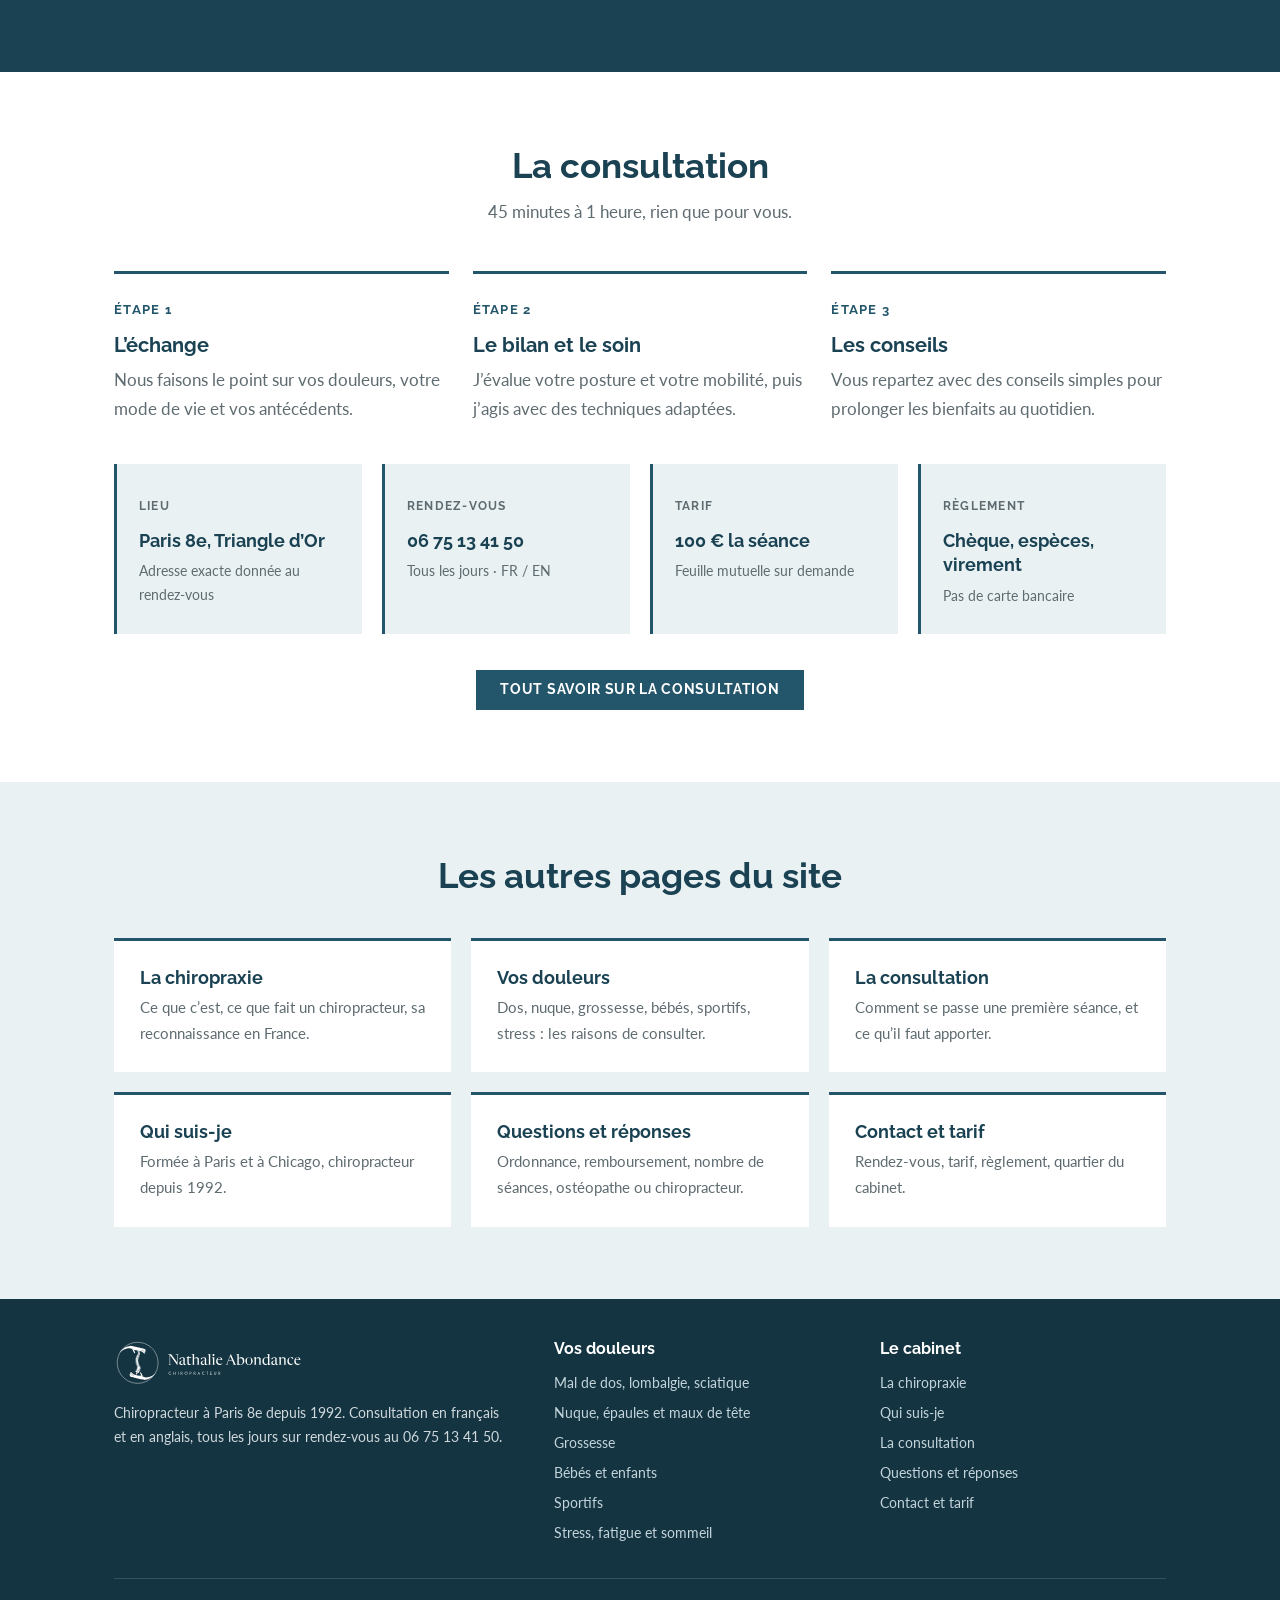
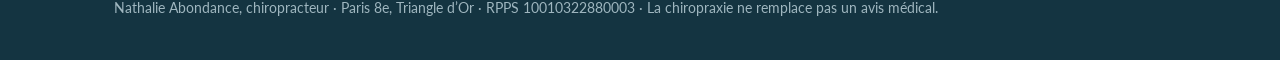
==== commit b27267e3: "Nouveau site : 13 pages, mise en page bleue, nouvelle photo, page anglaise refaite Structure inspiré" ====
--- a/index.html
+++ b/index.html
@@ -2,9 +2,9 @@
 <html lang="fr">
 <head>
 <meta charset="utf-8">
-<meta name="viewport" content="width=device-width, initial-scale=1, viewport-fit=cover">
+<meta name="viewport" content="width=device-width, initial-scale=1">
 <title>Nathalie Abondance, chiropracteur à Paris 8e</title>
-<meta name="description" content="Nathalie Abondance, chiropracteur à Paris 8e (Triangle d'Or) depuis 1992. Dos, nuque, stress, grossesse, nourrissons et enfants. Consultation en français et en anglais. 100 € la séance, sur rendez-vous tous les jours.">
+<meta name="description" content="Nathalie Abondance, chiropracteur à Paris 8e (Triangle d’Or) depuis 1992. Dos, nuque, stress, grossesse, nourrissons et enfants. Consultation en français et en anglais. 100 € la séance, sur rendez-vous tous les jours.">
 <link rel="canonical" href="https://nabondance-chiro.fr/">
 <link rel="alternate" hreflang="fr" href="https://nabondance-chiro.fr/">
 <link rel="alternate" hreflang="en" href="https://nabondance-chiro.fr/en.html">
@@ -12,16 +12,16 @@
 <meta property="og:type" content="website">
 <meta property="og:locale" content="fr_FR">
 <meta property="og:title" content="Nathalie Abondance, chiropracteur à Paris 8e">
-<meta property="og:description" content="Plus de 30 ans d'expérience. Une approche globale et personnalisée, de la naissance à l'âge adulte. Consultation en français et en anglais. Paris 8e, Triangle d'Or.">
+<meta property="og:description" content="Nathalie Abondance, chiropracteur à Paris 8e (Triangle d’Or) depuis 1992. Dos, nuque, stress, grossesse, nourrissons et enfants. Consultation en français et en anglais. 100 € la séance, sur rendez-vous tous les jours.">
 <meta property="og:image" content="https://nabondance-chiro.fr/images/portrait.jpg">
-<meta name="theme-color" content="#F3EDE1">
-<link rel="preconnect" href="https://fonts.googleapis.com">
-<link rel="preconnect" href="https://fonts.gstatic.com" crossorigin>
-<link rel="stylesheet" href="https://fonts.googleapis.com/css2?family=Newsreader:ital,opsz,wght@0,6..72,400;0,6..72,500;1,6..72,400&family=Jost:wght@400;500&family=Homemade+Apple&display=swap">
+<meta name="theme-color" content="#1A4253">
 <link rel="icon" href="logo/favicon.svg" type="image/svg+xml">
 <link rel="icon" href="logo/favicon-32.png" sizes="32x32" type="image/png">
 <link rel="apple-touch-icon" href="logo/apple-touch-icon.png">
-<link rel="stylesheet" href="styles.css">
+<link rel="preconnect" href="https://fonts.googleapis.com">
+<link rel="preconnect" href="https://fonts.gstatic.com" crossorigin>
+<link rel="stylesheet" href="https://fonts.googleapis.com/css2?family=Raleway:wght@400;600;700&family=Lato:wght@400;700&display=swap">
+<link rel="stylesheet" href="style.css">
 <script type="application/ld+json">
 {
   "@context": "https://schema.org",
@@ -62,242 +62,106 @@
   }
 }
 </script>
-<script type="application/ld+json">
-{
-  "@context": "https://schema.org",
-  "@type": "FAQPage",
-  "mainEntity": [
-    {"@type": "Question", "name": "Faut-il une ordonnance pour consulter un chiropracteur ?",
-     "acceptedAnswer": {"@type": "Answer", "text": "Non. Vous pouvez prendre rendez-vous directement, sans prescription médicale."}},
-    {"@type": "Question", "name": "La séance de chiropraxie est-elle remboursée ?",
-     "acceptedAnswer": {"@type": "Answer", "text": "La chiropraxie n'est pas prise en charge par l'Assurance maladie, mais de nombreuses mutuelles remboursent tout ou partie des séances. Une feuille de remboursement vous est remise sur demande."}},
-    {"@type": "Question", "name": "Combien coûte une séance et comment la régler ?",
-     "acceptedAnswer": {"@type": "Answer", "text": "100 € la séance, d'une durée de 45 minutes à 1 heure. Règlement par chèque, en espèces ou par virement."}},
-    {"@type": "Question", "name": "Recevez-vous les bébés et les enfants ?",
-     "acceptedAnswer": {"@type": "Answer", "text": "Oui, je reçois les patients de tous âges et je suis titulaire d'un certificat en pédiatrie chiropratique. Pour un nourrisson de moins de 6 mois, la loi demande un certificat médical de non contre-indication."}},
-    {"@type": "Question", "name": "Consultez-vous en anglais ?",
-     "acceptedAnswer": {"@type": "Answer", "text": "Oui, les consultations se font en français ou en anglais."}}
-  ]
-}
-</script>
 </head>
+
 <body>
+<div class="barre"><div class="cadre">
+  <div class="liens"><span>Paris 8e, Triangle d’Or</span><span>Tous les jours sur rendez-vous</span><span>Français · <a href="en.html" hreflang="en" lang="en">English</a></span></div>
+  <a class="bouton" href="tel:+33675134150">06 75 13 41 50</a>
+</div></div>
+<header class="entete"><div class="cadre">
+  <a href="index.html"><img src="logo/logo-bleu.svg" alt="Nathalie Abondance, chiropracteur"></a>
+  <nav class="nav"><a class="actif" href="index.html">Accueil</a><a href="chiropraxie.html">La chiropraxie</a><div class="menu"><a href="pour-qui.html">Vos douleurs</a><div class="sous-menu"><a href="pour-qui.html">Vue d’ensemble</a><a href="mal-de-dos.html">Mal de dos, lombalgie, sciatique</a><a href="nuque-maux-de-tete.html">Nuque, épaules et maux de tête</a><a href="grossesse.html">Grossesse</a><a href="bebes-enfants.html">Bébés et enfants</a><a href="sportifs.html">Sportifs</a><a href="stress-fatigue.html">Stress, fatigue et sommeil</a></div></div><a href="parcours.html">Qui suis-je</a><a href="consultation.html">La consultation</a><a href="questions.html">Questions</a><a href="contact.html">Contact</a></nav>
+</div></header>
+<details class="mobile-nav"><summary>Menu</summary><a href="index.html">Accueil</a><a href="chiropraxie.html">La chiropraxie</a><a href="pour-qui.html">Vos douleurs</a><a href="mal-de-dos.html">· Mal de dos, lombalgie, sciatique</a><a href="nuque-maux-de-tete.html">· Nuque, épaules et maux de tête</a><a href="grossesse.html">· Grossesse</a><a href="bebes-enfants.html">· Bébés et enfants</a><a href="sportifs.html">· Sportifs</a><a href="stress-fatigue.html">· Stress, fatigue et sommeil</a><a href="parcours.html">Qui suis-je</a><a href="consultation.html">La consultation</a><a href="questions.html">Questions</a><a href="contact.html">Contact</a></details>
+<main>
 
-<header class="entete">
-  <div class="cadre">
-    <a class="marque" href="#accueil"><img src="logo/logo.svg" alt="Nathalie Abondance, chiropracteur" width="622" height="156"></a>
-    <nav class="nav" aria-label="Navigation principale">
-      <a href="#approche">Approche</a>
-      <a href="#parcours">Parcours</a>
-      <a href="#cabinet">Cabinet &amp; tarif</a>
-      <a href="#questions">Questions</a>
-      <a class="langue" href="en.html" hreflang="en" lang="en">EN</a>
-      <a class="bouton" href="tel:+33675134150">Rendez-vous<span> : 06 75 13 41 50</span></a>
-    </nav>
+<div class="heros"><div class="cadre">
+  <h1>Mal de dos, de nuque, stress ou fatigue ?<br>Pensez chiropraxie !</h1>
+  <div class="boite"><p>Prendre rendez-vous<br>à Paris 8e</p><a class="bouton" href="tel:+33675134150">Appeler le 06 75 13 41 50</a></div>
+</div></div>
+
+<div class="cadre bandeau">
+  <h2>Nathalie Abondance, chiropracteur</h2>
+  <p>Plus de 30 ans d’expérience · de la naissance à l’âge adulte · en français et en anglais</p>
+</div>
+
+<section class="brume" id="douleurs"><div class="cadre">
+  <h2 class="titre">Vos douleurs, vos besoins</h2>
+  <p class="sous">Une approche globale et personnalisée pour soulager les tensions et retrouver votre mobilité.</p>
+  <div class="cartes"><a class="carte" href="mal-de-dos.html"><svg viewBox="0 0 48 48"><path d="M24 4v40"/><path d="M18 8h12M17 14h14M17 20h14M17 26h14M17 32h14M18 38h12"/></svg><h3>Mal de dos, lombalgie, sciatique</h3><p>Lumbago, dos bloqué, douleur qui descend dans la jambe, dos raide au réveil.</p><span class="lire">Lire la page</span></a><a class="carte" href="nuque-maux-de-tete.html"><svg viewBox="0 0 48 48"><circle cx="24" cy="13" r="8"/><path d="M20 21v6M28 21v6M10 44c0-9 6-15 14-15s14 6 14 15"/></svg><h3>Nuque, épaules et maux de tête</h3><p>Torticolis, nuque raide, épaules tendues, maux de tête d’origine cervicale.</p><span class="lire">Lire la page</span></a><a class="carte" href="grossesse.html"><svg viewBox="0 0 48 48"><circle cx="24" cy="10" r="5"/><path d="M24 15c-6 2-8 8-8 14s4 10 10 10 8-4 8-8-3-7-8-7"/></svg><h3>Grossesse</h3><p>Douleurs du bassin et du dos, sciatique de la femme enceinte, technique Webster.</p><span class="lire">Lire la page</span></a><a class="carte" href="bebes-enfants.html"><svg viewBox="0 0 48 48"><circle cx="24" cy="18" r="9"/><path d="M20 17h.1M28 17h.1M20.5 22c2 1.6 5 1.6 7 0M12 44c0-8 5-13 12-13s12 5 12 13"/></svg><h3>Bébés et enfants</h3><p>Certificat en pédiatrie chiropratique. Régurgitations, posture, cartable, stress scolaire.</p><span class="lire">Lire la page</span></a><a class="carte" href="sportifs.html"><svg viewBox="0 0 48 48"><circle cx="30" cy="8" r="4"/><path d="M28 14l-8 10 8 4-4 14M20 24l-8-2M28 28l8 6M22 18l10 2"/></svg><h3>Sportifs</h3><p>Préparation, récupération et mobilité articulaire, quel que soit votre niveau.</p><span class="lire">Lire la page</span></a><a class="carte" href="stress-fatigue.html"><svg viewBox="0 0 48 48"><circle cx="24" cy="24" r="8"/><path d="M24 6v6M24 36v6M6 24h6M36 24h6M11.3 11.3l4.2 4.2M32.5 32.5l4.2 4.2M36.7 11.3l-4.2 4.2M15.5 32.5l-4.2 4.2"/></svg><h3>Stress, fatigue et sommeil</h3><p>Relaxation B.E.S.T., kinésiologie appliquée, drainage lymphatique.</p><span class="lire">Lire la page</span></a></div>
+</div></section>
+
+<section id="qui"><div class="cadre qui">
+  <img src="images/portrait.jpg" alt="Nathalie Abondance">
+  <div>
+    <h2>Formée à Paris et à Chicago, chiropracteur depuis 1992</h2>
+    <p>Depuis plus de trente ans, j’accompagne à Paris des patients de tous âges, des nourrissons aux seniors. Chaque séance commence par l’écoute : je prends le temps de comprendre votre histoire et vos besoins avant d’agir, avec des techniques douces et précises.</p>
+    <ul class="dates">
+      <li><b>1985 – 1987</b>DEUG de sciences, biologie, Université de Chambéry</li>
+      <li><b>1991</b>Diplôme de chiropracteur, IFEC Paris et NCC Chicago</li>
+      <li><b>Depuis 1992</b>Chiropracteur à Paris</li>
+      <li><b>2001 – 2002</b>Certificat en pédiatrie chiropratique</li>
+    </ul>
+    <div class="badges"><span>Sans ordonnance</span><span>Tous âges</span><span>English spoken</span></div>
+    <a class="bouton bouton--ligne" style="margin-top:24px" href="parcours.html">Mon parcours</a>
   </div>
-</header>
+</div></section>
 
-<main>
-  <section class="bande accroche" id="accueil">
-    <div class="cadre">
-      <div>
-        <p class="etiquette">Chiropracteur à Paris 8e · Triangle d’Or</p>
-        <h1>Retrouver l’équilibre de votre corps <em>et de votre esprit</em></h1>
-        <hr class="filet-court">
-        <p class="sous-titre">Une approche globale et personnalisée pour soulager les tensions et optimiser votre mobilité.</p>
-        <ul class="infos-cles">
-          <li>Depuis 1992</li>
-          <li>Tous âges, dès la naissance</li>
-          <li>Consultation en français et en anglais</li>
-        </ul>
-        <div class="actions">
-          <a class="bouton" href="tel:+33675134150">Prendre rendez-vous</a>
-          <a class="bouton bouton--clair" href="#cabinet">Tarif et infos pratiques</a>
-        </div>
-        <p class="tel-visible">Tous les jours sur rendez-vous au <strong>06 75 13 41 50</strong></p>
-      </div>
-      <figure class="portrait" style="margin:0">
-        <img src="images/portrait.jpg" alt="Portrait de Nathalie Abondance, chiropracteur à Paris" width="660" height="864">
-        <div class="sceau" aria-label="Plus de 30 ans d'expérience"><b>30+</b><span>ans<br>d’expérience</span></div>
-        <figcaption class="mot-main">Une approche naturelle<br>pour une meilleure qualité de vie</figcaption>
-      </figure>
-    </div>
-  </section>
+<section class="brume"><div class="cadre deux-col">
+  <div>
+    <h2>Qu’est-ce que la chiropraxie ?</h2>
+    <p>La chiropraxie s’intéresse à la colonne vertébrale, aux articulations, aux muscles et au système nerveux qui les relie. Quand une articulation bouge mal, elle peut créer des douleurs, des raideurs et des tensions à distance.</p>
+    <p>Le chiropracteur repère ces zones et les libère avec des gestes manuels précis, le plus souvent doux, pour aider le corps à retrouver sa mobilité et son équilibre.</p>
+    <a class="bouton" href="chiropraxie.html">En savoir plus</a>
+  </div>
+  <img src="images/cabinet.jpg" alt="La table de soin du cabinet">
+</div></section>
 
-  <section class="bande bande--sable experience" id="parcours" aria-labelledby="titre-experience">
-    <div class="cadre">
-      <div>
-        <p class="etiquette">Plus de 30 ans de pratique</p>
-        <h2 class="titre-section" id="titre-experience">Formée à Paris et à Chicago, chiropracteur depuis 1992</h2>
-      </div>
-      <div class="texte">
-        <p>Depuis plus de trente ans, j’accompagne à Paris des patients de tous âges, des nourrissons aux seniors, qui souffrent du dos, de la nuque ou des articulations, ou qui veulent simplement se sentir mieux dans leur corps.</p>
-        <p>Chaque séance commence par l’écoute. Je prends le temps de comprendre votre histoire, votre quotidien et vos besoins avant d’agir, avec des techniques douces et précises.</p>
-        <ol class="parcours">
-          <li><time>1985 – 1987</time><div><b>DEUG de sciences, biologie</b><span>Université de Chambéry</span></div></li>
-          <li><time>1991</time><div><b>Diplôme de chiropracteur</b><span>IFEC, Paris</span></div></li>
-          <li><time>1991</time><div><b>Diplôme de chiropracteur</b><span>NCC, Chicago</span></div></li>
-          <li><time>Depuis 1992</time><div><b>Chiropracteur à Paris</b><span>Cabinet libéral, sur rendez-vous</span></div></li>
-          <li><time>2001 – 2002</time><div><b>Certificat en pédiatrie chiropratique</b><span>Prise en charge des nourrissons et des enfants</span></div></li>
-        </ol>
-      </div>
-    </div>
-  </section>
+<section class="loi"><div class="cadre deux-col">
+  <div>
+    <h2>Une profession reconnue par la loi</h2>
+    <p>Le titre de chiropracteur est reconnu en France par la loi du 4 mars 2002. Ses actes et ses conditions d’exercice sont encadrés par des décrets depuis 2011.</p>
+    <p>Diplômée en 1991 à Paris et à Chicago, j’exerce depuis plus de trente ans et je suis enregistrée au répertoire national des professionnels de santé (RPPS).</p>
+  </div>
+  <ul>
+    <li>Accessible sans ordonnance</li>
+    <li>Une formation de 5 ans, encadrée par l’État</li>
+    <li>Certificat médical demandé pour les bébés de moins de 6 mois</li>
+    <li>Orientation vers votre médecin si nécessaire</li>
+  </ul>
+</div></section>
 
-  <section class="bande" id="approche" aria-labelledby="titre-approche">
-    <div class="cadre">
-      <p class="etiquette">Mon approche</p>
-      <h2 class="titre-section" id="titre-approche">Une chiropraxie fondée sur l’écoute, la précision et le mouvement</h2>
-      <div class="piliers">
-        <article class="pilier">
-          <svg viewBox="0 0 48 48" aria-hidden="true"><path d="M24 4v40"/><path d="M18 8h12M17 14h14M17 20h14M17 26h14M17 32h14M18 38h12"/></svg>
-          <h3>Évaluation clinique</h3>
-          <p>Analyse de la posture, de la mobilité et des déséquilibres du système neuro-musculo-squelettique.</p>
-        </article>
-        <article class="pilier">
-          <svg viewBox="0 0 48 48" aria-hidden="true"><path d="M14 4c0 8-4 10-4 20s2 16 2 20M34 4c0 8 4 10 4 20s-2 16-2 20"/><circle cx="24" cy="12" r="1.2"/><circle cx="24" cy="18" r="1.2"/><circle cx="24" cy="24" r="1.2"/><circle cx="24" cy="30" r="1.2"/><circle cx="24" cy="36" r="1.2"/></svg>
-          <h3>Mobilisations articulaires</h3>
-          <p>Techniques douces et précises pour restaurer la mobilité et diminuer les tensions.</p>
-        </article>
-        <article class="pilier">
-          <svg viewBox="0 0 48 48" aria-hidden="true"><circle cx="24" cy="24" r="6"/><circle cx="24" cy="24" r="2"/><path d="M24 18V6M24 30v12M18 24H6M30 24h12M19.8 19.8l-8-8M28.2 28.2l8 8M28.2 19.8l8-8M19.8 28.2l-8 8M24 9l-3-3M24 9l3-3M9 24l-3 3M39 24l3-3"/></svg>
-          <h3>Approche neurologique</h3>
-          <p>Soutien de la fonction nerveuse et de la coordination du corps dans son ensemble.</p>
-        </article>
-        <article class="pilier">
-          <svg viewBox="0 0 48 48" aria-hidden="true"><path d="M22 44c0-12 2-22 14-32"/><path d="M24 30c-10 2-16-4-16-14 10 0 16 6 16 14z"/><path d="M27 24c0-10 6-16 15-17 0 10-5 16-15 17z"/></svg>
-          <h3>Prise en charge personnalisée</h3>
-          <p>Selon vos besoins : douleurs, posture, stress, fatigue, sport, mobilité.</p>
-        </article>
-        <article class="pilier">
-          <svg viewBox="0 0 48 48" aria-hidden="true"><circle cx="24" cy="24" r="8"/><path d="M24 6v6M24 36v6M6 24h6M36 24h6M11.3 11.3l4.2 4.2M32.5 32.5l4.2 4.2M36.7 11.3l-4.2 4.2M15.5 32.5l-4.2 4.2"/></svg>
-          <h3>Une santé durable</h3>
-          <p>Pour un corps plus libre, plus mobile et un quotidien plus serein.</p>
-        </article>
-      </div>
-    </div>
-  </section>
+<section id="consultation"><div class="cadre">
+  <h2 class="titre">La consultation</h2>
+  <p class="sous">45 minutes à 1 heure, rien que pour vous.</p>
+  <div class="etapes">
+    <div class="etape"><span>Étape 1</span><h3>L’échange</h3><p>Nous faisons le point sur vos douleurs, votre mode de vie et vos antécédents.</p></div>
+    <div class="etape"><span>Étape 2</span><h3>Le bilan et le soin</h3><p>J’évalue votre posture et votre mobilité, puis j’agis avec des techniques adaptées.</p></div>
+    <div class="etape"><span>Étape 3</span><h3>Les conseils</h3><p>Vous repartez avec des conseils simples pour prolonger les bienfaits au quotidien.</p></div>
+  </div>
+  <div class="infos">
+    <div class="info"><b>Lieu</b><p>Paris 8e, Triangle d’Or</p><small>Adresse exacte donnée au rendez-vous</small></div>
+    <div class="info"><b>Rendez-vous</b><p>06 75 13 41 50</p><small>Tous les jours · FR / EN</small></div>
+    <div class="info"><b>Tarif</b><p>100 € la séance</p><small>Feuille mutuelle sur demande</small></div>
+    <div class="info"><b>Règlement</b><p>Chèque, espèces, virement</p><small>Pas de carte bancaire</small></div>
+  </div>
+  <p class="centre"><a class="bouton" href="consultation.html">Tout savoir sur la consultation</a></p>
+</div></section>
 
-  <section class="bande bande--sable" id="pour-qui" aria-labelledby="titre-publics">
-    <div class="cadre">
-      <p class="etiquette">Pour qui</p>
-      <h2 class="titre-section" id="titre-publics">De la naissance à l’âge adulte</h2>
-      <div class="publics">
-        <div class="public">
-          <h3>Mal de dos et de nuque</h3>
-          <p>Cou, dorsales, lombaires, coccyx : soulager la douleur et retrouver de la mobilité. Tensions des épaules, posture, travail sur écran.</p>
-        </div>
-        <div class="public">
-          <h3>Stress et fatigue</h3>
-          <p>Techniques de relaxation B.E.S.T. et kinésiologie appliquée pour relâcher les tensions accumulées.</p>
-        </div>
-        <div class="public">
-          <h3>Femmes enceintes</h3>
-          <p>Accompagnement pendant la grossesse avec la technique Webster, une approche douce du bassin.</p>
-        </div>
-        <div class="public">
-          <h3>Nourrissons et enfants</h3>
-          <p>Certificat en pédiatrie chiropratique. Régurgitations du nouveau-né, posture, stress scolaire.</p>
-          <small>Avant 6 mois, un certificat médical de non contre-indication est demandé.</small>
-        </div>
-        <div class="public">
-          <h3>Bien-être</h3>
-          <p>Drainage lymphatique pour les jambes lourdes, rééquilibrage des tensions du dos.</p>
-        </div>
-        <div class="public">
-          <h3>Sportifs</h3>
-          <p>Préparation, récupération et mobilité articulaire, quel que soit votre niveau.</p>
-        </div>
-      </div>
-      <p class="note">La chiropraxie est accessible sans ordonnance. Elle ne remplace pas un avis médical : en cas de doute, je vous oriente vers votre médecin.</p>
-    </div>
-  </section>
+<section class="brume"><div class="cadre">
+  <h2 class="titre">Les autres pages du site</h2>
+  <div class="liens-pages"><a href="chiropraxie.html"><h3>La chiropraxie</h3><p>Ce que c’est, ce que fait un chiropracteur, sa reconnaissance en France.</p></a><a href="pour-qui.html"><h3>Vos douleurs</h3><p>Dos, nuque, grossesse, bébés, sportifs, stress : les raisons de consulter.</p></a><a href="consultation.html"><h3>La consultation</h3><p>Comment se passe une première séance, et ce qu’il faut apporter.</p></a><a href="parcours.html"><h3>Qui suis-je</h3><p>Formée à Paris et à Chicago, chiropracteur depuis 1992.</p></a><a href="questions.html"><h3>Questions et réponses</h3><p>Ordonnance, remboursement, nombre de séances, ostéopathe ou chiropracteur.</p></a><a href="contact.html"><h3>Contact et tarif</h3><p>Rendez-vous, tarif, règlement, quartier du cabinet.</p></a></div>
+</div></section>
 
-  <section class="bande" id="seance" aria-labelledby="titre-seance">
-    <div class="cadre">
-      <p class="etiquette">Comment se passe une séance</p>
-      <h2 class="titre-section" id="titre-seance">45 minutes à 1 heure, rien que pour vous</h2>
-      <ol class="etapes">
-        <li><h3>L’échange</h3><p>Nous faisons le point sur vos douleurs, votre mode de vie et vos antécédents.</p></li>
-        <li><h3>Le bilan et le soin</h3><p>J’évalue votre posture et votre mobilité, puis j’agis avec des techniques adaptées à votre corps.</p></li>
-        <li><h3>Les conseils</h3><p>Vous repartez avec des conseils simples pour prolonger les bienfaits au quotidien.</p></li>
-      </ol>
-    </div>
-  </section>
-
-  <section class="bande bande--sable" id="cabinet" aria-labelledby="titre-cabinet">
-    <div class="cadre">
-      <p class="etiquette">Le cabinet</p>
-      <h2 class="titre-section" id="titre-cabinet">Un lieu calme et lumineux, au cœur du 8e arrondissement</h2>
-      <div class="contact">
-        <img src="images/cabinet.jpg" alt="Le cabinet de Nathalie Abondance : table de soin, bureau ancien et grandes fenêtres sur la verdure" width="1200" height="900" loading="lazy">
-        <div class="fiches">
-          <div class="fiche">
-            <svg viewBox="0 0 24 24" aria-hidden="true"><path d="M12 22s7-6.5 7-12a7 7 0 0 0-14 0c0 5.5 7 12 7 12z"/><circle cx="12" cy="10" r="2.5"/></svg>
-            <div><p class="etiquette">Lieu</p><p>Paris 8e, Triangle d’Or<small>L’adresse exacte vous est communiquée à la prise de rendez-vous.</small></p></div>
-          </div>
-          <div class="fiche">
-            <svg viewBox="0 0 24 24" aria-hidden="true"><rect x="3" y="4" width="18" height="18" rx="2"/><path d="M16 2v4M8 2v4M3 10h18"/></svg>
-            <div><p class="etiquette">Rendez-vous</p><p><a href="tel:+33675134150">06 75 13 41 50</a><small>Tous les jours, sur rendez-vous · en français ou en anglais</small></p></div>
-          </div>
-          <div class="fiche">
-            <svg viewBox="0 0 24 24" aria-hidden="true"><circle cx="12" cy="12" r="10"/><path d="M15.5 8.5a4 4 0 1 0 0 7M7 11h6M7 13.5h6"/></svg>
-            <div><p class="etiquette">Tarif</p><p>100 € la séance<small>Durée de 45 min à 1 h · feuille de remboursement pour votre mutuelle sur demande</small></p></div>
-          </div>
-          <div class="fiche">
-            <svg viewBox="0 0 24 24" aria-hidden="true"><rect x="2" y="6" width="20" height="13" rx="2"/><path d="M2 10h20M6 15h4"/></svg>
-            <div><p class="etiquette">Règlement</p><p>Chèque, espèces ou virement<small>La carte bancaire n’est pas acceptée.</small></p></div>
-          </div>
-        </div>
-      </div>
-    </div>
-  </section>
-
-  <section class="bande" id="questions" aria-labelledby="titre-questions">
-    <div class="cadre">
-      <p class="etiquette">Questions fréquentes</p>
-      <h2 class="titre-section" id="titre-questions">Avant votre premier rendez-vous</h2>
-      <div class="faq">
-        <details open>
-          <summary>Faut-il une ordonnance pour consulter ?</summary>
-          <p>Non. Vous pouvez prendre rendez-vous directement, sans prescription médicale.</p>
-        </details>
-        <details>
-          <summary>La séance est-elle remboursée ?</summary>
-          <p>La chiropraxie n’est pas prise en charge par l’Assurance maladie, mais de nombreuses mutuelles remboursent tout ou partie des séances. Une feuille de remboursement vous est remise sur demande.</p>
-        </details>
-        <details>
-          <summary>Recevez-vous les bébés et les enfants ?</summary>
-          <p>Oui, je reçois les patients de tous âges et je suis titulaire d’un certificat en pédiatrie chiropratique. Pour un nourrisson de moins de 6 mois, la loi demande un certificat médical de non contre-indication.</p>
-        </details>
-        <details>
-          <summary>Comment régler la séance ?</summary>
-          <p>Par chèque, en espèces ou par virement. La carte bancaire n’est pas acceptée.</p>
-        </details>
-        <details>
-          <summary>Consultez-vous en anglais ?</summary>
-          <p>Oui, les consultations se font en français ou en anglais. <span lang="en">Consultations are available in English.</span></p>
-        </details>
-        <details>
-          <summary>Combien de séances faut-il prévoir ?</summary>
-          <p>Cela dépend de votre situation. Nous en parlons ensemble dès le premier rendez-vous, après le bilan.</p>
-        </details>
-        <details>
-          <summary>Que dois-je apporter ?</summary>
-          <p>Vos éventuels examens récents (radiographies, IRM, comptes rendus) et une tenue dans laquelle vous êtes à l’aise.</p>
-        </details>
-      </div>
-    </div>
-  </section>
 </main>
-
-<footer class="pied">
-  <div class="cadre">
-    <p class="devise">Une chiropraxie fondée sur l’écoute, la précision et le mouvement.</p>
-    <img class="logo-pied" src="logo/logo-creme.svg" alt="" width="622" height="156" loading="lazy">
-    <p class="legal">Nathalie Abondance, chiropracteur · Paris 8e · 06 75 13 41 50 · RPPS 10010322880003 · <a href="en.html" hreflang="en" lang="en">English</a></p>
+<footer><div class="cadre">
+  <div class="colonnes">
+    <div><img src="logo/logo-blanc.svg" alt=""><p>Chiropracteur à Paris 8e depuis 1992. Consultation en français et en anglais, tous les jours sur rendez-vous au 06 75 13 41 50.</p></div>
+    <div><h4>Vos douleurs</h4><a href="mal-de-dos.html">Mal de dos, lombalgie, sciatique</a><a href="nuque-maux-de-tete.html">Nuque, épaules et maux de tête</a><a href="grossesse.html">Grossesse</a><a href="bebes-enfants.html">Bébés et enfants</a><a href="sportifs.html">Sportifs</a><a href="stress-fatigue.html">Stress, fatigue et sommeil</a></div>
+    <div><h4>Le cabinet</h4><a href="chiropraxie.html">La chiropraxie</a><a href="parcours.html">Qui suis-je</a><a href="consultation.html">La consultation</a><a href="questions.html">Questions et réponses</a><a href="contact.html">Contact et tarif</a></div>
   </div>
-</footer>
-
+  <p class="bas">Nathalie Abondance, chiropracteur · Paris 8e, Triangle d’Or · RPPS 10010322880003 · La chiropraxie ne remplace pas un avis médical.</p>
+</div></footer>
 </body>
 </html>
--- a/style.css
+++ b/style.css
@@ -0,0 +1,159 @@
+:root{--ardoise:#1A4253;--ardoise-f:#143441;--ambre:#24566B;--ambre-f:#1A4253;--brume:#E9F1F3;--encre:#24292B;--gris:#5E6B70;--filet:#D9E3E7;--titre:"Raleway",system-ui,sans-serif;--sans:"Lato",system-ui,sans-serif}
+*{box-sizing:border-box}html{scroll-behavior:smooth}
+body{margin:0;background:#fff;color:var(--encre);font:400 17px/1.7 var(--sans);overflow-x:clip}
+img{max-width:100%;display:block}a{color:inherit}h1,h2,h3,p{margin:0}
+h1,h2,h3{font-family:var(--titre);line-height:1.25}
+.cadre{max-width:1100px;margin:0 auto;padding:0 24px}
+.bouton{display:inline-block;padding:13px 24px;background:var(--ambre);color:#fff;text-decoration:none;font:700 .85rem/1 var(--titre);text-transform:uppercase;letter-spacing:.05em}
+.bouton:hover{background:var(--ambre-f)}
+/* Barre du haut */
+.barre{background:var(--ardoise);color:#fff;font-size:.86rem}
+.barre .cadre{display:flex;align-items:center;justify-content:space-between;gap:20px;min-height:44px;padding-right:0}
+.barre .liens{display:flex;gap:20px}.barre .liens span{opacity:.9}
+.barre .bouton{padding:15px 20px;font-size:.8rem}
+/* En-tête */
+.entete{background:#fff;position:sticky;top:0;z-index:5;box-shadow:0 2px 8px rgba(0,0,0,.05)}
+.entete .cadre{display:flex;align-items:center;justify-content:space-between;min-height:92px;gap:24px}
+.entete img{width:210px}
+.nav{display:flex;gap:24px}
+.nav a{text-decoration:none;color:var(--ardoise);font-size:.98rem;padding:6px 0;border-top:3px solid transparent}
+.nav a.actif{color:var(--ambre);border-top-color:var(--ambre)}
+.nav a:hover{color:var(--ambre)}
+@media(max-width:900px){.nav{display:none}.barre .liens span:nth-child(n+2){display:none}}
+/* Accroche */
+.heros{position:relative;min-height:520px;display:grid;place-items:center;text-align:center;background:url(images/cabinet-large.jpg) center 55%/cover;padding:60px 0}
+.heros::before{content:"";position:absolute;inset:0;background:rgba(240,243,244,.78)}
+.heros .cadre{position:relative}
+.heros h1{font-size:clamp(2rem,4.4vw,3rem);font-weight:700;color:var(--ardoise)}
+.heros .boite{background:#fff;display:inline-block;padding:30px 48px 34px;margin-top:28px;box-shadow:0 10px 30px -14px rgba(0,0,0,.3)}
+.heros .boite p{font:400 1.7rem/1.3 var(--titre);color:var(--gris);margin-bottom:18px}
+/* Bandeau titre */
+.bandeau{text-align:center;padding:36px 24px 40px}
+.bandeau h2{color:var(--ambre);font-weight:600;font-size:clamp(1.6rem,3vw,2.2rem);padding-bottom:18px;border-bottom:1px solid #dde2e4}
+.bandeau p{font:700 1.2rem/1.5 var(--titre);color:var(--ardoise);margin-top:20px}
+/* Cartes douleurs */
+.brume{background:var(--brume)}
+section{padding:72px 0}
+.titre{font-size:clamp(1.7rem,3vw,2.2rem);color:var(--ardoise);text-align:center;font-weight:700}
+.sous{text-align:center;color:var(--gris);margin-top:10px}
+.cartes{display:grid;grid-template-columns:repeat(3,1fr);gap:24px;margin-top:44px}
+.carte{background:#fff;padding:32px 28px;text-align:center;transition:transform .2s,box-shadow .2s}
+.carte:hover{transform:translateY(-4px);box-shadow:0 14px 30px -16px rgba(0,0,0,.3)}
+.carte svg{width:48px;height:48px;fill:none;stroke:var(--ambre);stroke-width:1.6;margin:0 auto 14px}
+.carte h3{font-size:1.2rem;color:var(--ardoise)}
+.carte p{color:var(--gris);font-size:.96rem;margin-top:8px}
+.carte small{display:block;font-size:.84rem;color:var(--ambre-f);margin-top:8px}
+/* Qui suis-je */
+.qui{display:grid;grid-template-columns:340px 1fr;gap:56px;align-items:center}
+.qui img{width:100%;aspect-ratio:4/5;object-fit:cover}
+.qui h2{font-size:clamp(1.7rem,3vw,2.2rem);color:var(--ardoise)}
+.qui p{color:var(--gris);margin-top:14px}
+.badges{display:flex;flex-wrap:wrap;gap:10px;margin-top:22px}
+.badges span{background:var(--brume);color:var(--ardoise);padding:8px 14px;font-size:.88rem;font-weight:700}
+.dates{list-style:none;padding:0;margin:22px 0 0;display:grid;gap:6px;font-size:.95rem}
+.dates b{color:var(--ambre-f);display:inline-block;min-width:110px}
+/* Consultation */
+.etapes{display:grid;grid-template-columns:repeat(3,1fr);gap:24px;margin-top:44px}
+.etape{border-top:3px solid var(--ambre);padding-top:20px}
+.etape span{font:700 .8rem/1 var(--titre);color:var(--ambre);text-transform:uppercase;letter-spacing:.1em}
+.etape h3{font-size:1.25rem;color:var(--ardoise);margin-top:10px}
+.etape p{color:var(--gris);margin-top:8px}
+/* Infos */
+.infos{display:grid;grid-template-columns:repeat(4,1fr);gap:20px;margin-top:40px}
+.info{background:#fff;padding:26px 22px;border-left:3px solid var(--ambre)}
+.info b{font:700 .78rem/1 var(--titre);text-transform:uppercase;letter-spacing:.1em;color:var(--gris)}
+.info p{font:700 1.15rem/1.35 var(--titre);color:var(--ardoise);margin-top:10px}
+.info small{display:block;color:var(--gris);margin-top:6px;font-size:.88rem}
+.centre{text-align:center;margin-top:36px}
+.faq{max-width:820px;margin:40px auto 0}
+.faq details{border-bottom:1px solid #dde2e4}
+.faq summary{cursor:pointer;padding:18px 0;font:600 1.08rem/1.4 var(--titre);color:var(--ardoise);list-style:none;display:flex;justify-content:space-between;gap:20px}
+.faq summary::after{content:"›";color:var(--ambre);font-size:1.5rem;line-height:1;transition:transform .2s}
+.faq details[open] summary::after{transform:rotate(90deg)}
+.faq p{color:var(--gris);padding-bottom:18px}
+footer{background:var(--ardoise-f);color:#cfd8dc;padding:40px 0;font-size:.88rem;text-align:center}
+footer img{width:190px;margin:0 auto 16px}
+@media(max-width:900px){.cartes,.etapes,.qui{grid-template-columns:1fr}.infos{grid-template-columns:1fr 1fr}.qui img{max-width:320px}.heros .boite{padding:24px}}
+/* ---- Site complet ---- */
+.barre .bouton{background:#fff;color:var(--ambre)}
+.barre .bouton:hover{background:var(--brume)}
+.bouton--ligne{background:transparent;color:var(--ambre);box-shadow:inset 0 0 0 1.5px var(--ambre)}
+.bouton--ligne:hover{background:var(--brume)}
+.nav{align-items:center}
+.nav .menu{position:relative}
+.nav .menu>a::after{content:" ▾";font-size:.75em}
+.nav .sous-menu{display:none;position:absolute;left:-14px;top:100%;background:#fff;min-width:260px;box-shadow:0 14px 30px -12px rgba(0,0,0,.25);padding:8px 0;z-index:10}
+.nav .menu:hover .sous-menu,.nav .menu:focus-within .sous-menu{display:block}
+.nav .sous-menu a{display:block;padding:9px 18px;border:0}
+.nav .sous-menu a:hover{background:var(--brume)}
+.mobile-nav{display:none}
+@media(max-width:900px){.mobile-nav{display:block;background:#fff;border-bottom:1px solid var(--filet)}
+.mobile-nav summary{cursor:pointer;padding:12px 24px;font:700 1rem var(--titre);color:var(--ardoise)}
+.mobile-nav a{display:block;padding:8px 24px;text-decoration:none;color:var(--gris)}}
+.carte{display:block;text-decoration:none;color:inherit}
+.carte .lire{display:inline-block;margin-top:12px;font:700 .82rem/1 var(--titre);color:var(--ambre);text-transform:uppercase;letter-spacing:.05em}
+.titre-page{position:relative;background:url(images/cabinet-large.jpg) center 50%/cover;padding:64px 0 60px;text-align:center}
+.titre-page::before{content:"";position:absolute;inset:0;background:rgba(233,241,243,.88)}
+.titre-page .cadre{position:relative}
+.titre-page .fil{font-size:.88rem;color:var(--gris)}
+.titre-page .fil a{text-decoration:none}.titre-page .fil a:hover{text-decoration:underline}
+.titre-page h1{margin-top:10px;font-size:clamp(1.9rem,3.6vw,2.6rem);font-weight:700;color:var(--ardoise)}
+.titre-page p.chapeau{color:var(--gris);margin:14px auto 0;max-width:62ch;font-size:1.08rem}
+.article{display:grid;grid-template-columns:minmax(0,1fr) 300px;gap:56px;padding-block:64px}
+.article .corps{max-width:68ch;min-width:0}
+.corps h2{font-size:1.6rem;margin:40px 0 10px;color:var(--ardoise);font-weight:700}
+.corps h2:first-child{margin-top:0}
+.corps h3{font-size:1.15rem;margin:24px 0 6px;color:var(--ambre)}
+.corps p{color:var(--gris);margin-top:12px}
+.corps ul{color:var(--gris);padding-left:22px;margin:12px 0 0}
+.corps li{margin-top:6px}
+.encart{background:var(--brume);border-left:3px solid var(--ambre);padding:20px 24px;margin-top:28px;color:var(--ardoise)}
+.encart b{display:block;margin-bottom:4px;font-family:var(--titre)}
+.encart.alerte{background:#FBF3EA;border-left-color:#C47A2C;color:#5E4320}
+.cote{display:grid;gap:20px;align-content:start;position:sticky;top:120px}
+.cote .bloc{background:var(--brume);padding:24px}
+.cote .bloc h3{font:700 1.05rem/1.3 var(--titre);color:var(--ardoise)}
+.cote .bloc p{color:var(--gris);font-size:.95rem;margin-top:8px}
+.cote .bloc .bouton{margin-top:16px;width:100%;text-align:center}
+.cote .bloc ul{list-style:none;padding:0;margin:10px 0 0}
+.cote .bloc li a{display:block;padding:7px 0;text-decoration:none;color:var(--gris);border-bottom:1px solid var(--filet);font-size:.95rem}
+.cote .bloc li a:hover,.cote .bloc li a.ici{color:var(--ambre);font-weight:700}
+.deux-col{display:grid;grid-template-columns:1fr 1fr;gap:56px;align-items:center}
+.deux-col h2{font-size:clamp(1.7rem,3vw,2.2rem);color:var(--ardoise)}
+.deux-col p{color:var(--gris);margin-top:14px}
+.deux-col img{width:100%;aspect-ratio:4/3;object-fit:cover}
+.deux-col .bouton{margin-top:24px}
+.loi{background:var(--ardoise);color:#fff}
+.loi h2{color:#fff}.loi p{color:#d3e1e6}
+.loi ul{list-style:none;padding:0;margin:0;display:grid;gap:14px}
+.loi li{padding-left:34px;position:relative;color:#fff}
+.loi li::before{content:"✓";position:absolute;left:0;top:0;width:24px;height:24px;border-radius:50%;background:rgba(255,255,255,.15);display:grid;place-items:center;font-size:.8rem}
+.liens-pages{display:grid;grid-template-columns:repeat(3,1fr);gap:20px;margin-top:40px}
+.liens-pages a{display:block;background:#fff;padding:26px;text-decoration:none;border-top:3px solid var(--ambre);transition:transform .2s,box-shadow .2s}
+.liens-pages a:hover{transform:translateY(-3px);box-shadow:0 14px 30px -16px rgba(0,0,0,.3)}
+.liens-pages h3{font-size:1.1rem;color:var(--ardoise)}
+.liens-pages p{color:var(--gris);font-size:.95rem;margin-top:6px}
+.dates-table{background:#fff;padding:8px 28px}
+.dates-table div{display:grid;grid-template-columns:120px 1fr;gap:18px;padding:16px 0;border-bottom:1px solid var(--filet)}
+.dates-table div:last-child{border:0}
+.dates-table time{color:var(--ambre);font-weight:700}
+.dates-table b{display:block;color:var(--ardoise)}.dates-table span{color:var(--gris);font-size:.95rem}
+.contact-grille{display:grid;grid-template-columns:1fr 1fr;gap:0;background:#fff;box-shadow:0 10px 30px -18px rgba(0,0,0,.3)}
+.contact-grille img{width:100%;height:100%;object-fit:cover;min-height:360px}
+.contact-grille .infos-c{padding:40px}
+.contact-grille h2{font-size:1.8rem;color:var(--ardoise)}
+.contact-grille dl{margin:22px 0 0;display:grid;gap:14px}
+.contact-grille dt{font:700 .8rem/1.3 var(--titre);text-transform:uppercase;letter-spacing:.1em;color:var(--ambre)}
+.contact-grille dd{margin:2px 0 0;color:var(--gris)}
+.contact-grille .bouton{margin-top:24px}
+footer{text-align:left}
+footer .colonnes{display:grid;grid-template-columns:1.4fr 1fr 1fr;gap:40px}
+footer img{margin:0 0 14px}
+footer h4{margin:0 0 10px;color:#fff;font:700 1rem var(--titre)}
+footer .colonnes a{display:block;text-decoration:none;color:#c3d4db;padding:3px 0}
+footer .colonnes a:hover{color:#fff}
+footer .bas{border-top:1px solid rgba(255,255,255,.15);margin-top:30px;padding-top:18px;font-size:.85rem;color:#9fb6bf}
+@media(max-width:900px){.article,.deux-col,footer .colonnes,.contact-grille{grid-template-columns:1fr}.liens-pages{grid-template-columns:1fr}.cote{position:static}.dates-table div{grid-template-columns:1fr;gap:2px}}
+#consultation .info{background:var(--brume)}
+.heros::before{background:linear-gradient(180deg,rgba(26,66,83,.55),rgba(26,66,83,.72))}
+.heros h1{color:#fff}
